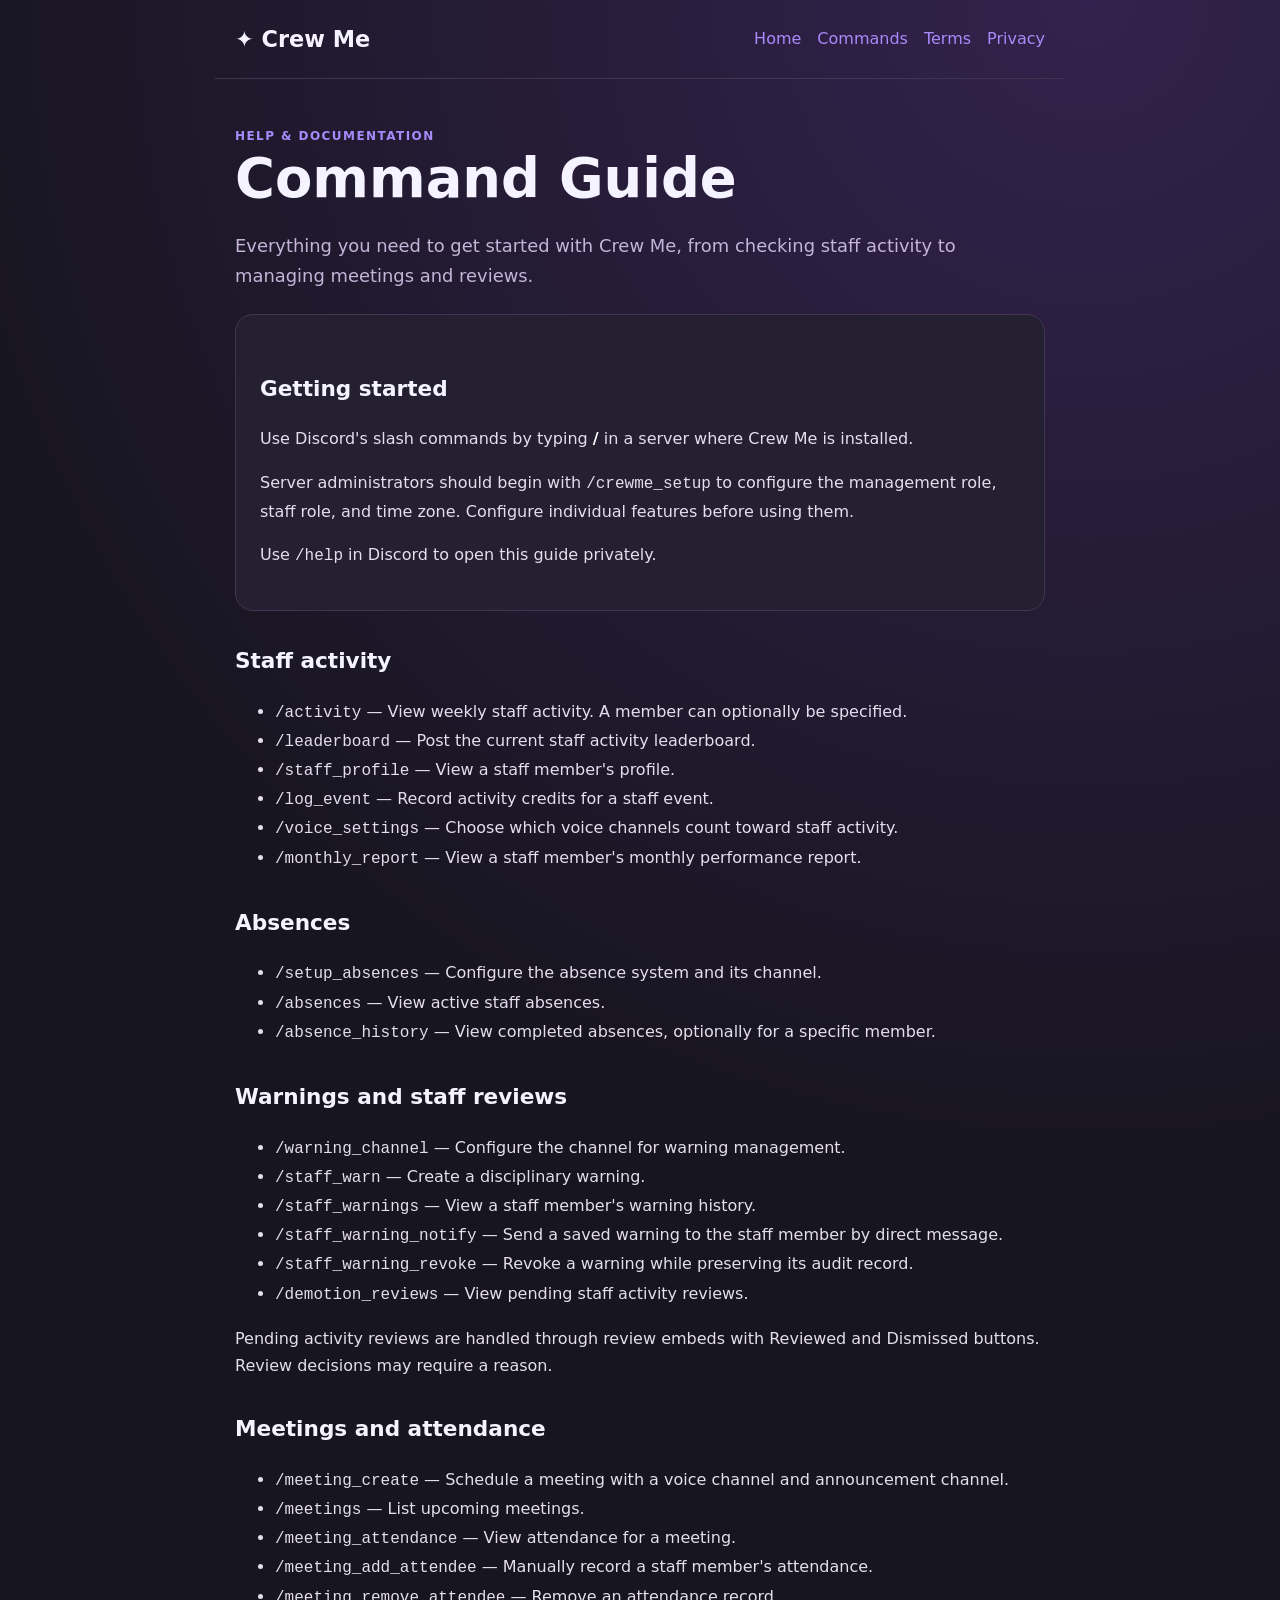
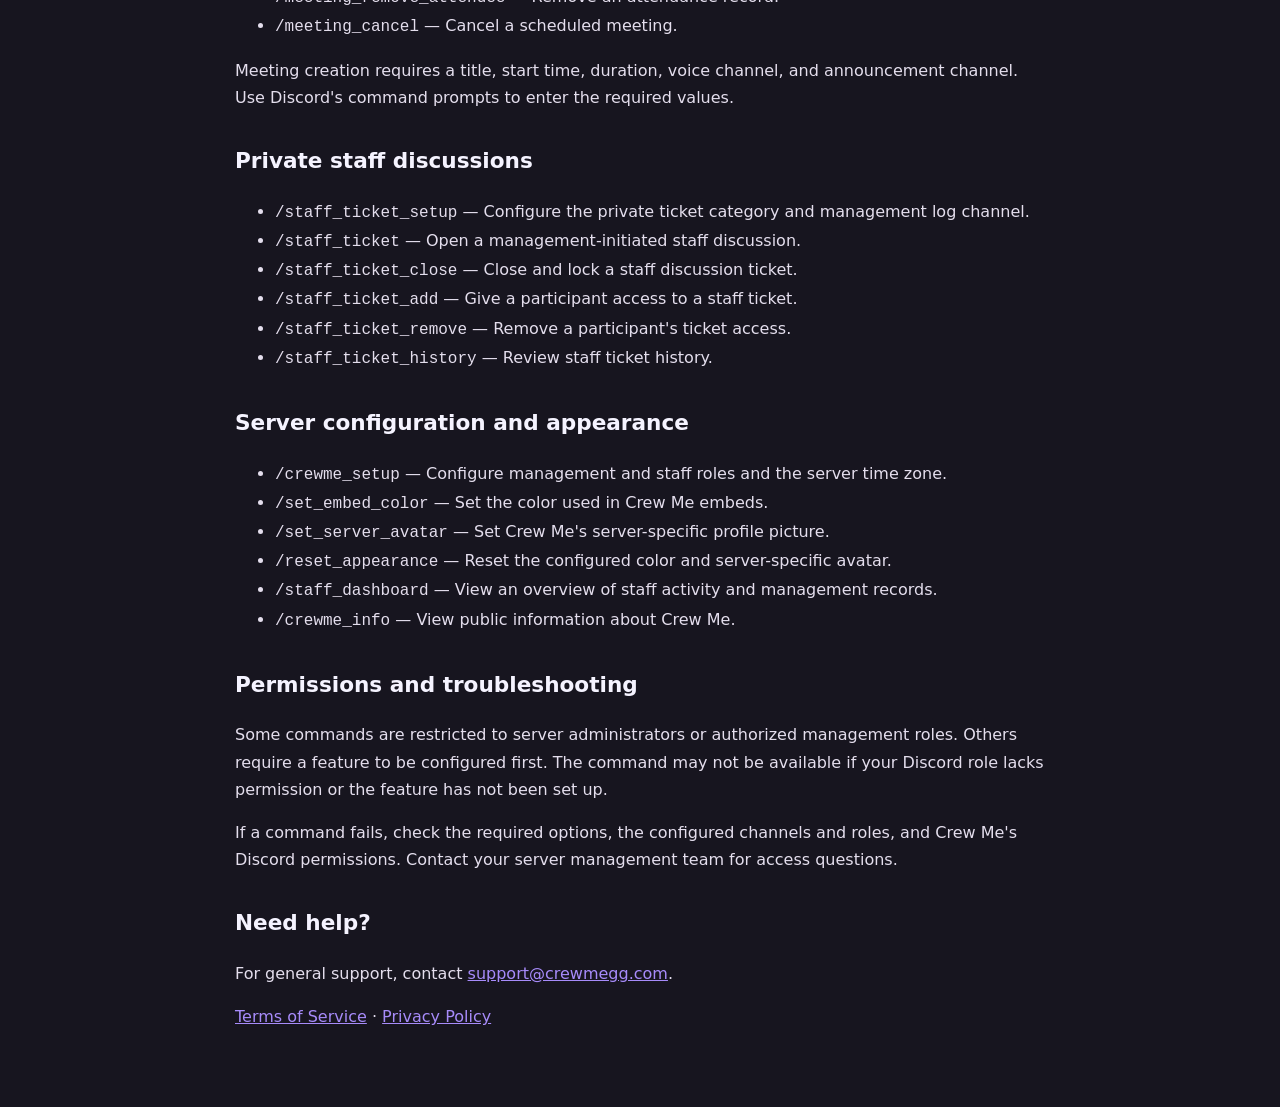
==== commands.html @ 3e73ab52 "Add Crew Me command guide and navigation" ====
<!doctype html>
<html lang="en">
<head>
  <meta charset="utf-8">
  <meta name="viewport" content="width=device-width, initial-scale=1">
  <meta name="description" content="Crew Me Discord bot slash command guide for staff and server management.">
  <title>Command Guide | Crew Me</title>
  <link rel="stylesheet" href="style.css">
</head>
<body>
<header>
  <a class="brand" href="./">✦ Crew Me</a>
  <nav>
    <a href="./">Home</a>
    <a href="commands.html" aria-current="page">Commands</a>
    <a href="terms.html">Terms</a>
    <a href="privacy.html">Privacy</a>
  </nav>
</header>
<main>
  <span class="tag">Help & documentation</span>
  <h1>Command Guide</h1>
  <p class="lead">Everything you need to get started with Crew Me, from checking staff activity to managing meetings and reviews.</p>

  <div class="card">
    <h2>Getting started</h2>
    <p>Use Discord's slash commands by typing <strong>/</strong> in a server where Crew Me is installed.</p>
    <p>Server administrators should begin with <code>/crewme_setup</code> to configure the management role, staff role, and time zone. Configure individual features before using them.</p>
    <p>Use <code>/help</code> in Discord to open this guide privately.</p>
  </div>

  <h2>Staff activity</h2>
  <ul>
    <li><code>/activity</code> — View weekly staff activity. A member can optionally be specified.</li>
    <li><code>/leaderboard</code> — Post the current staff activity leaderboard.</li>
    <li><code>/staff_profile</code> — View a staff member's profile.</li>
    <li><code>/log_event</code> — Record activity credits for a staff event.</li>
    <li><code>/voice_settings</code> — Choose which voice channels count toward staff activity.</li>
    <li><code>/monthly_report</code> — View a staff member's monthly performance report.</li>
  </ul>

  <h2>Absences</h2>
  <ul>
    <li><code>/setup_absences</code> — Configure the absence system and its channel.</li>
    <li><code>/absences</code> — View active staff absences.</li>
    <li><code>/absence_history</code> — View completed absences, optionally for a specific member.</li>
  </ul>

  <h2>Warnings and staff reviews</h2>
  <ul>
    <li><code>/warning_channel</code> — Configure the channel for warning management.</li>
    <li><code>/staff_warn</code> — Create a disciplinary warning.</li>
    <li><code>/staff_warnings</code> — View a staff member's warning history.</li>
    <li><code>/staff_warning_notify</code> — Send a saved warning to the staff member by direct message.</li>
    <li><code>/staff_warning_revoke</code> — Revoke a warning while preserving its audit record.</li>
    <li><code>/demotion_reviews</code> — View pending staff activity reviews.</li>
  </ul>
  <p>Pending activity reviews are handled through review embeds with Reviewed and Dismissed buttons. Review decisions may require a reason.</p>

  <h2>Meetings and attendance</h2>
  <ul>
    <li><code>/meeting_create</code> — Schedule a meeting with a voice channel and announcement channel.</li>
    <li><code>/meetings</code> — List upcoming meetings.</li>
    <li><code>/meeting_attendance</code> — View attendance for a meeting.</li>
    <li><code>/meeting_add_attendee</code> — Manually record a staff member's attendance.</li>
    <li><code>/meeting_remove_attendee</code> — Remove an attendance record.</li>
    <li><code>/meeting_cancel</code> — Cancel a scheduled meeting.</li>
  </ul>
  <p>Meeting creation requires a title, start time, duration, voice channel, and announcement channel. Use Discord's command prompts to enter the required values.</p>

  <h2>Private staff discussions</h2>
  <ul>
    <li><code>/staff_ticket_setup</code> — Configure the private ticket category and management log channel.</li>
    <li><code>/staff_ticket</code> — Open a management-initiated staff discussion.</li>
    <li><code>/staff_ticket_close</code> — Close and lock a staff discussion ticket.</li>
    <li><code>/staff_ticket_add</code> — Give a participant access to a staff ticket.</li>
    <li><code>/staff_ticket_remove</code> — Remove a participant's ticket access.</li>
    <li><code>/staff_ticket_history</code> — Review staff ticket history.</li>
  </ul>

  <h2>Server configuration and appearance</h2>
  <ul>
    <li><code>/crewme_setup</code> — Configure management and staff roles and the server time zone.</li>
    <li><code>/set_embed_color</code> — Set the color used in Crew Me embeds.</li>
    <li><code>/set_server_avatar</code> — Set Crew Me's server-specific profile picture.</li>
    <li><code>/reset_appearance</code> — Reset the configured color and server-specific avatar.</li>
    <li><code>/staff_dashboard</code> — View an overview of staff activity and management records.</li>
    <li><code>/crewme_info</code> — View public information about Crew Me.</li>
  </ul>

  <h2>Permissions and troubleshooting</h2>
  <p>Some commands are restricted to server administrators or authorized management roles. Others require a feature to be configured first. The command may not be available if your Discord role lacks permission or the feature has not been set up.</p>
  <p>If a command fails, check the required options, the configured channels and roles, and Crew Me's Discord permissions. Contact your server management team for access questions.</p>

  <h2>Need help?</h2>
  <p>For general support, contact <a href="mailto:support@crewmegg.com">support@crewmegg.com</a>.</p>
  <p><a href="terms.html">Terms of Service</a> · <a href="privacy.html">Privacy Policy</a></p>
</main>
<footer>© 2026 Crew Me · Independent Discord bot project · Not affiliated with Discord.</footer>
</body>
</html>
---- style.css ----
:root{color-scheme:dark;--bg:#17151f;--panel:#242031;--text:#f5f3ff;--muted:#c4b5d8;--purple:#a78bfa;--line:#403651}*{box-sizing:border-box}body{margin:0;background:radial-gradient(circle at 85% 0,#33224d 0,transparent 40%),var(--bg);color:var(--text);font:16px/1.7 system-ui,-apple-system,Segoe UI,sans-serif}header,main,footer{max-width:850px;margin:auto;padding:20px}header{display:flex;align-items:center;justify-content:space-between;gap:12px;border-bottom:1px solid var(--line)}.brand{font-size:1.4rem;font-weight:800;color:var(--text);text-decoration:none}nav{display:flex;gap:16px;flex-wrap:wrap}a{color:var(--purple)}nav a{text-decoration:none}nav a:hover{text-decoration:underline}main{padding-top:42px;padding-bottom:65px}h1{font-size:clamp(2rem,5vw,3.4rem);line-height:1.15;margin:0 0 20px}h2{font-size:1.35rem;margin-top:32px}p,li{color:#e4deed}.lead{font-size:1.12rem;color:var(--muted)}.card{background:var(--panel);border:1px solid var(--line);padding:24px;border-radius:18px;margin:22px 0}.tag{color:var(--purple);font-weight:700;letter-spacing:.12em;text-transform:uppercase;font-size:.75rem}.button{display:inline-block;padding:10px 18px;border-radius:12px;background:var(--purple);color:#17151f;font-weight:700;text-decoration:none;margin:6px 8px 6px 0}footer{border-top:1px solid var(--line);color:var(--muted);font-size:.9rem}.notice{border-left:3px solid #d6a6ff;padding:10px 16px;background:#2b2438}strong{color:#fff}@media(max-width:600px){header{align-items:flex-start;flex-direction:column}}
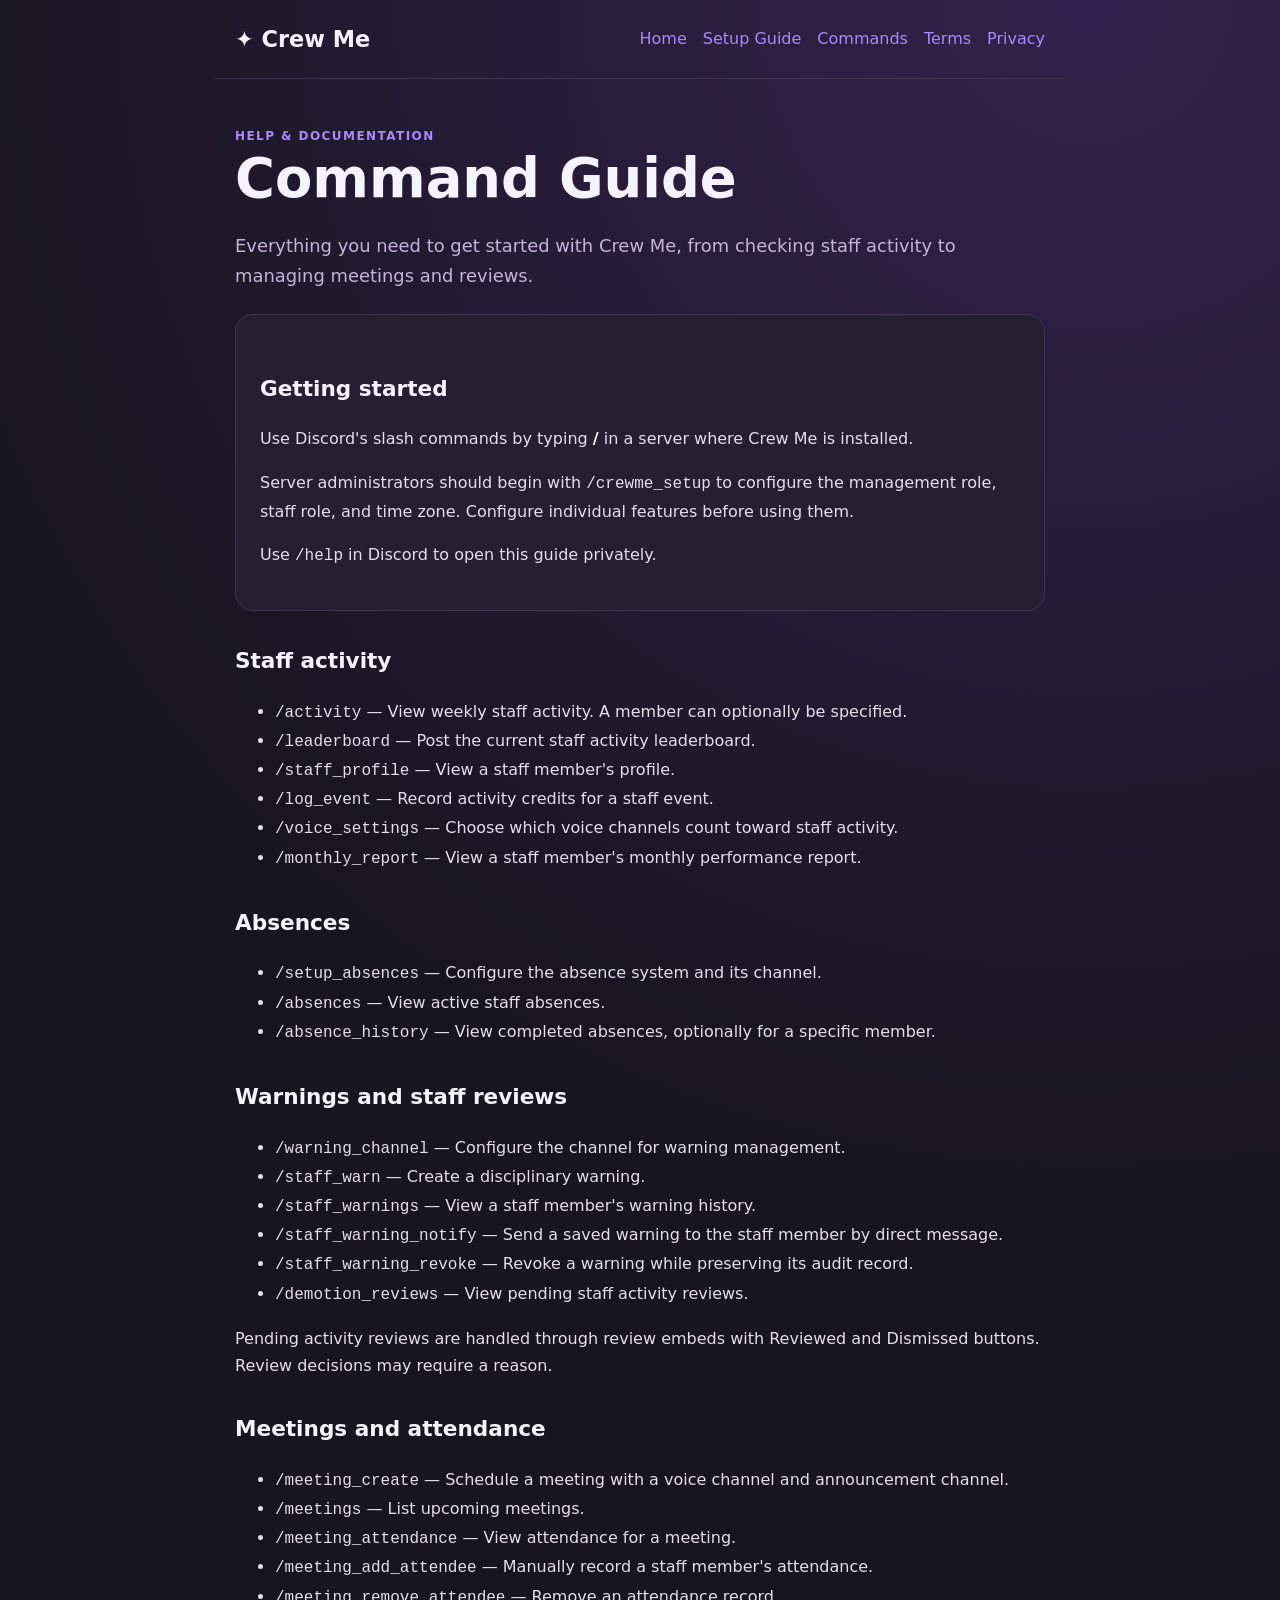
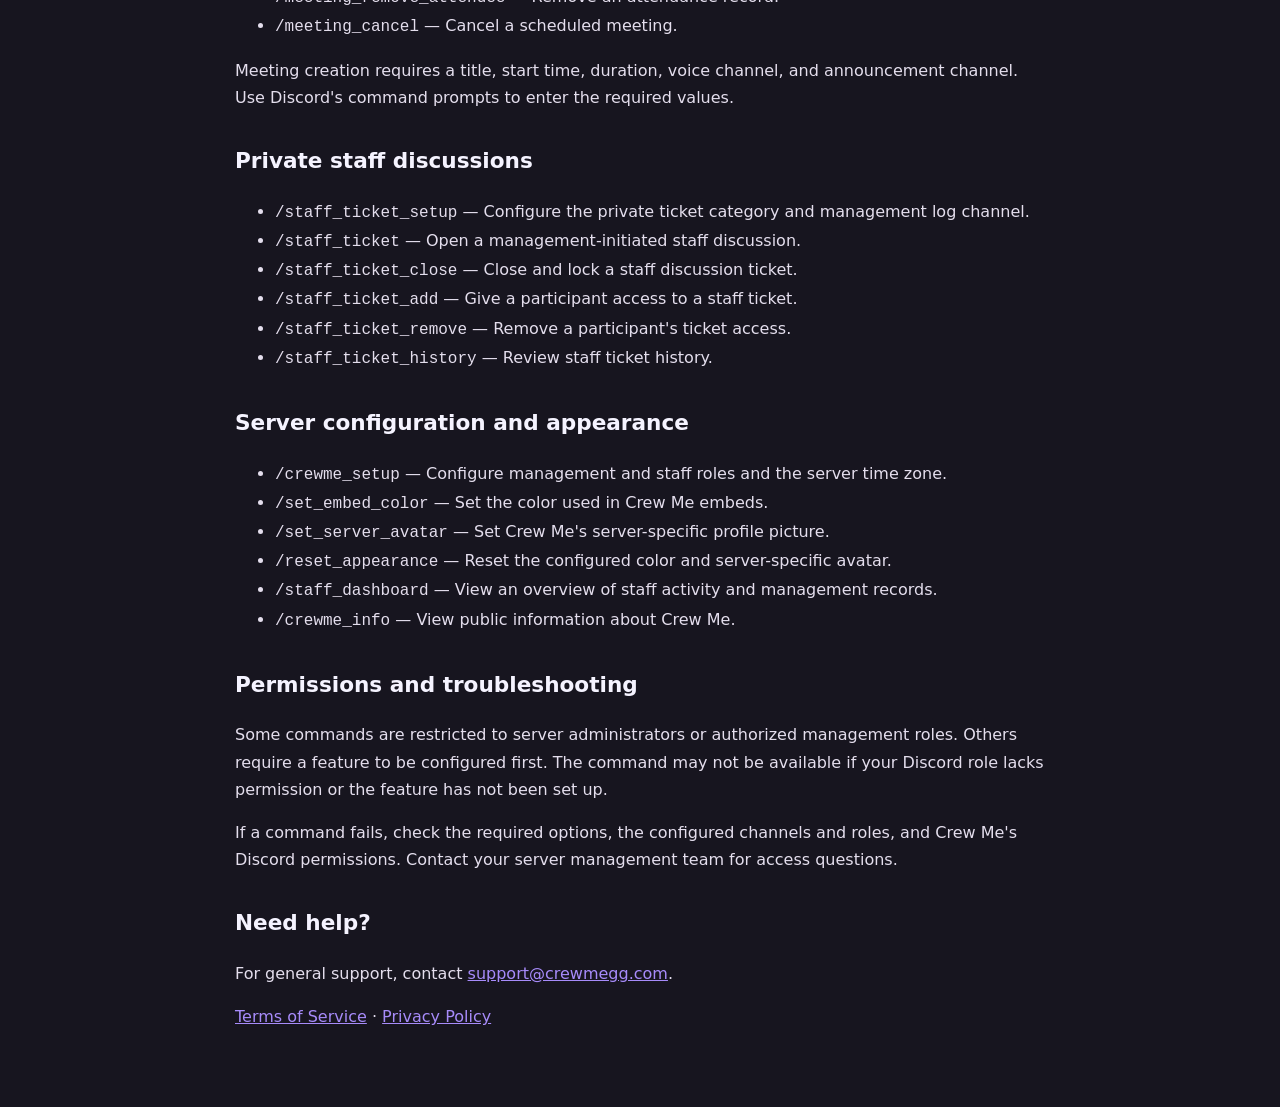
==== commit e6fd7c29: "Add Crew Me server setup guide" ====
--- a/commands.html
+++ b/commands.html
@@ -12,6 +12,7 @@
   <a class="brand" href="./">✦ Crew Me</a>
   <nav>
     <a href="./">Home</a>
+    <a href="setup.html">Setup Guide</a>
     <a href="commands.html" aria-current="page">Commands</a>
     <a href="terms.html">Terms</a>
     <a href="privacy.html">Privacy</a>
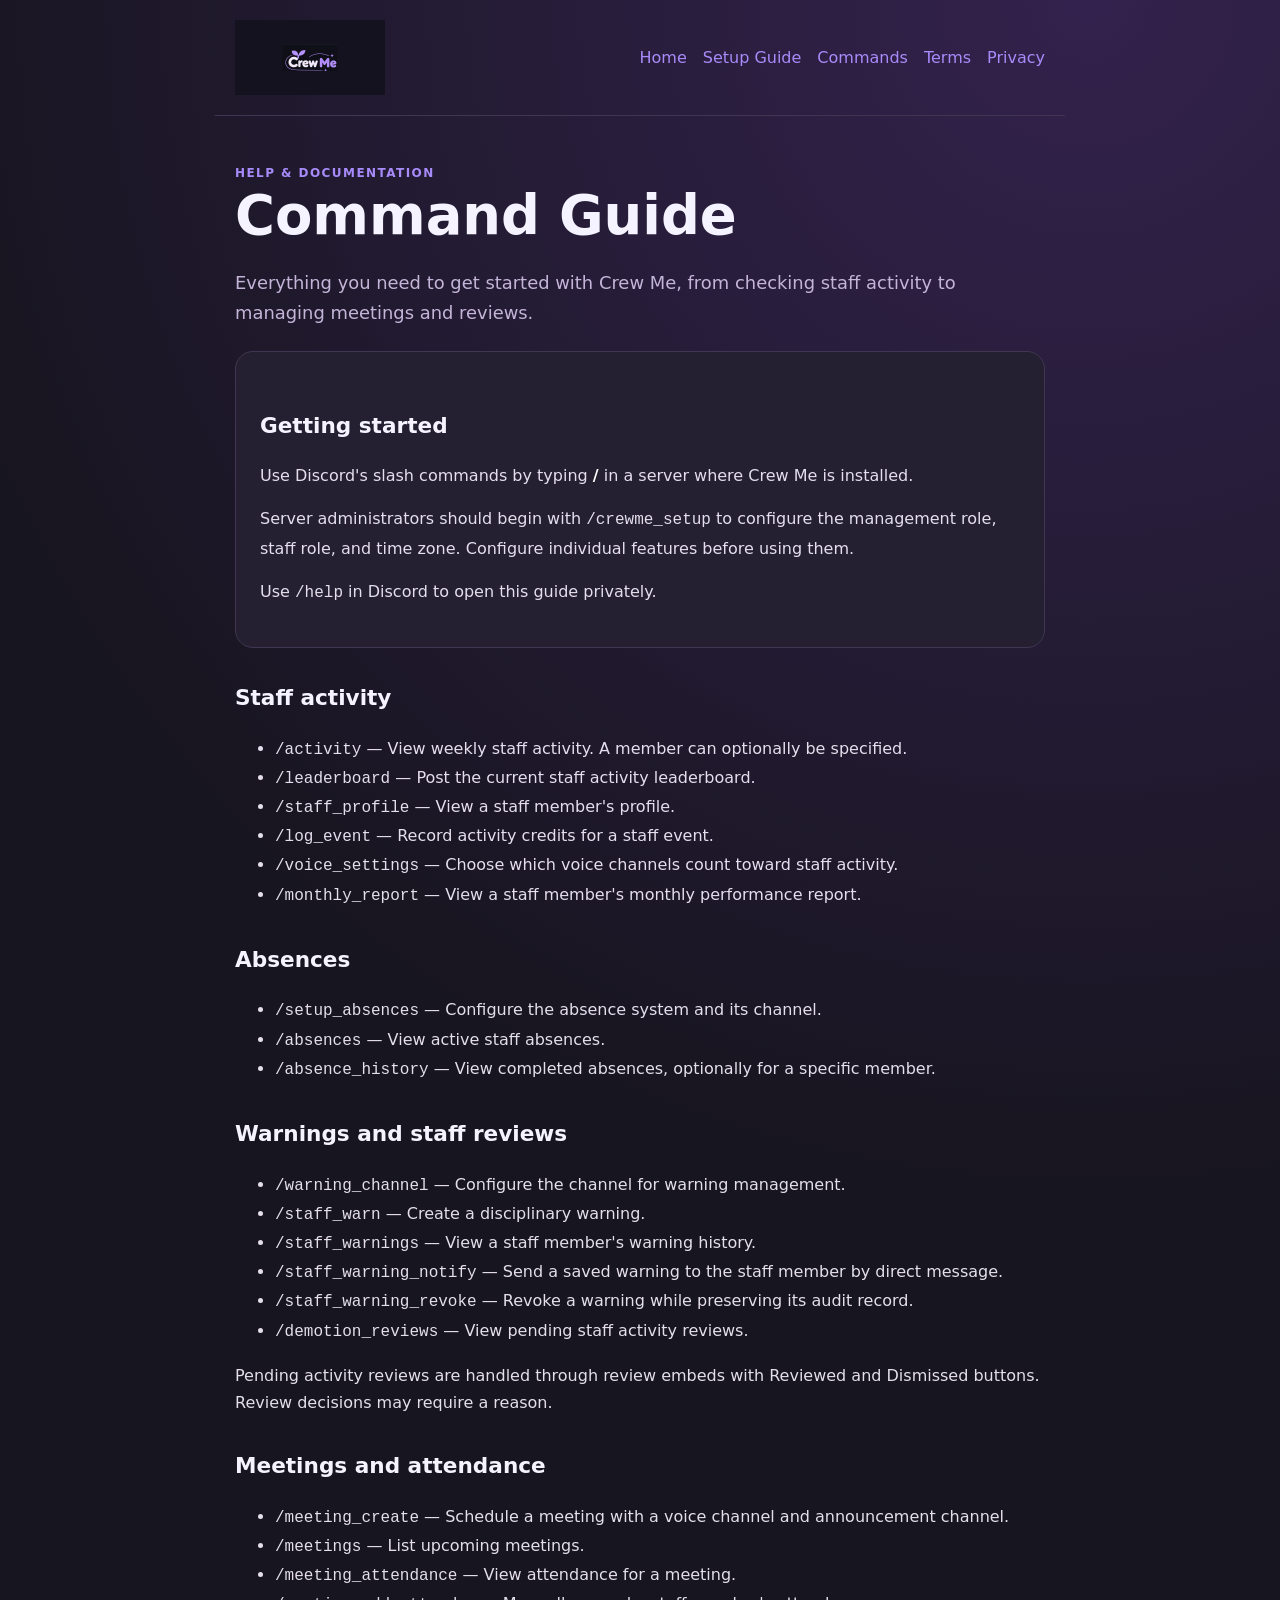
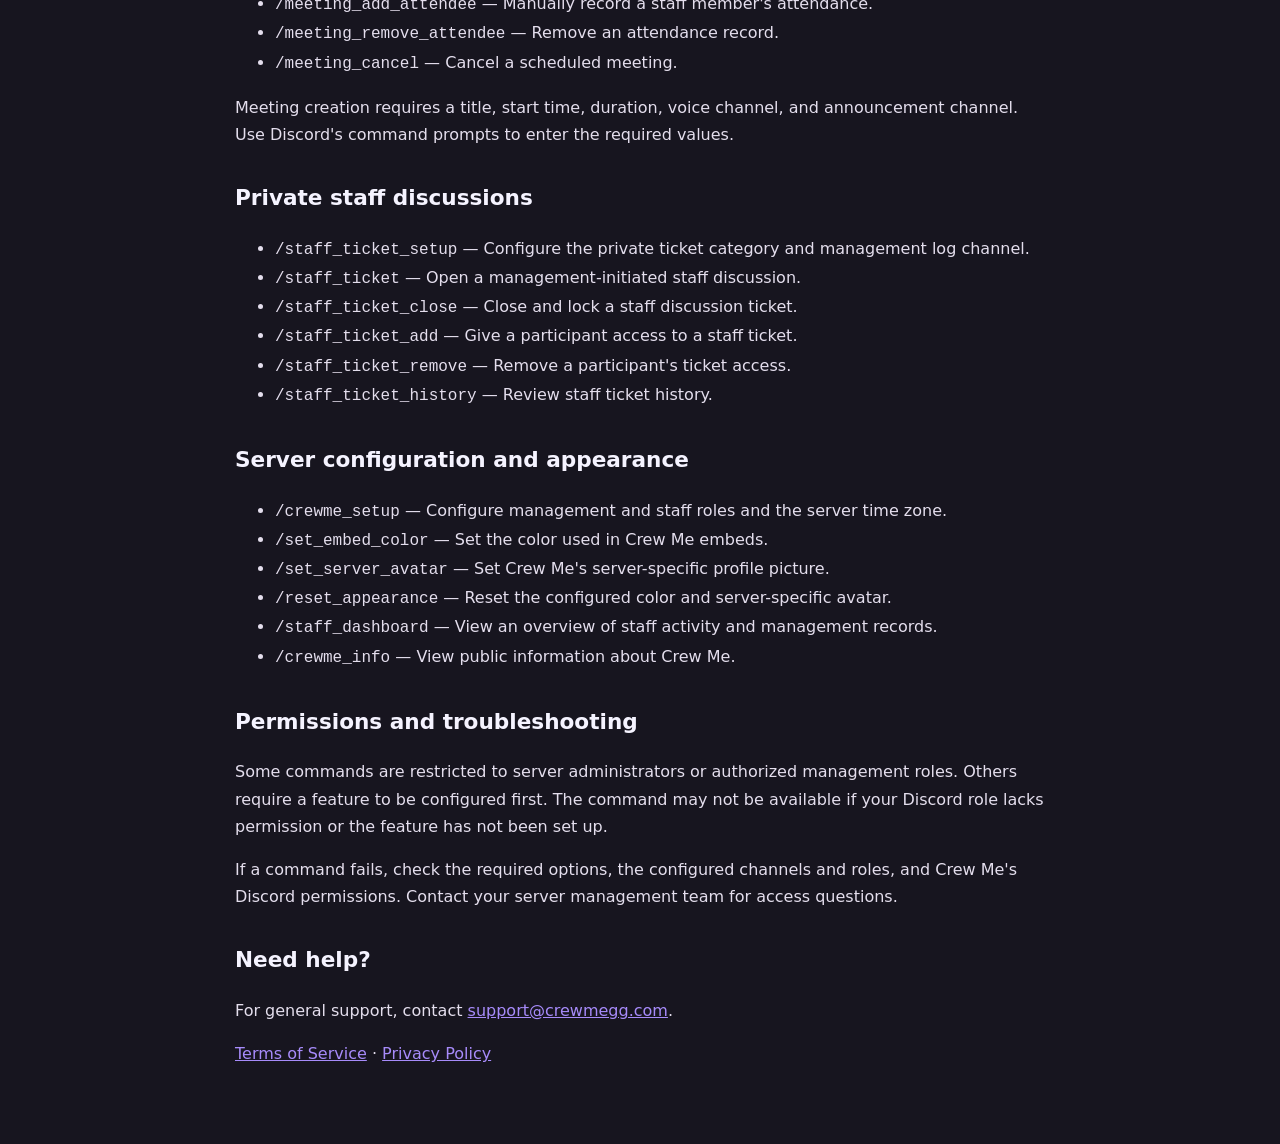
==== commit 51d20ddb: "Use official Crew Me logo across website" ====
--- a/commands.html
+++ b/commands.html
@@ -9,7 +9,7 @@
 </head>
 <body>
 <header>
-  <a class="brand" href="./">✦ Crew Me</a>
+  <a class="brand" href="./" aria-label="Crew Me home"><img src="crew_me_logo_fixed.png" alt="Crew Me" class="brand-logo"></a>
   <nav>
     <a href="./">Home</a>
     <a href="setup.html">Setup Guide</a>
--- a/style.css
+++ b/style.css
@@ -1 +1,22 @@
 :root{color-scheme:dark;--bg:#17151f;--panel:#242031;--text:#f5f3ff;--muted:#c4b5d8;--purple:#a78bfa;--line:#403651}*{box-sizing:border-box}body{margin:0;background:radial-gradient(circle at 85% 0,#33224d 0,transparent 40%),var(--bg);color:var(--text);font:16px/1.7 system-ui,-apple-system,Segoe UI,sans-serif}header,main,footer{max-width:850px;margin:auto;padding:20px}header{display:flex;align-items:center;justify-content:space-between;gap:12px;border-bottom:1px solid var(--line)}.brand{font-size:1.4rem;font-weight:800;color:var(--text);text-decoration:none}nav{display:flex;gap:16px;flex-wrap:wrap}a{color:var(--purple)}nav a{text-decoration:none}nav a:hover{text-decoration:underline}main{padding-top:42px;padding-bottom:65px}h1{font-size:clamp(2rem,5vw,3.4rem);line-height:1.15;margin:0 0 20px}h2{font-size:1.35rem;margin-top:32px}p,li{color:#e4deed}.lead{font-size:1.12rem;color:var(--muted)}.card{background:var(--panel);border:1px solid var(--line);padding:24px;border-radius:18px;margin:22px 0}.tag{color:var(--purple);font-weight:700;letter-spacing:.12em;text-transform:uppercase;font-size:.75rem}.button{display:inline-block;padding:10px 18px;border-radius:12px;background:var(--purple);color:#17151f;font-weight:700;text-decoration:none;margin:6px 8px 6px 0}footer{border-top:1px solid var(--line);color:var(--muted);font-size:.9rem}.notice{border-left:3px solid #d6a6ff;padding:10px 16px;background:#2b2438}strong{color:#fff}@media(max-width:600px){header{align-items:flex-start;flex-direction:column}}
+
+/* Crew Me official logo */
+.brand {
+  display: inline-flex;
+  align-items: center;
+  flex-shrink: 0;
+}
+
+.brand-logo {
+  display: block;
+  width: 150px;
+  max-width: 100%;
+  height: auto;
+  object-fit: contain;
+}
+
+@media (max-width: 600px) {
+  .brand-logo {
+    width: 125px;
+  }
+}
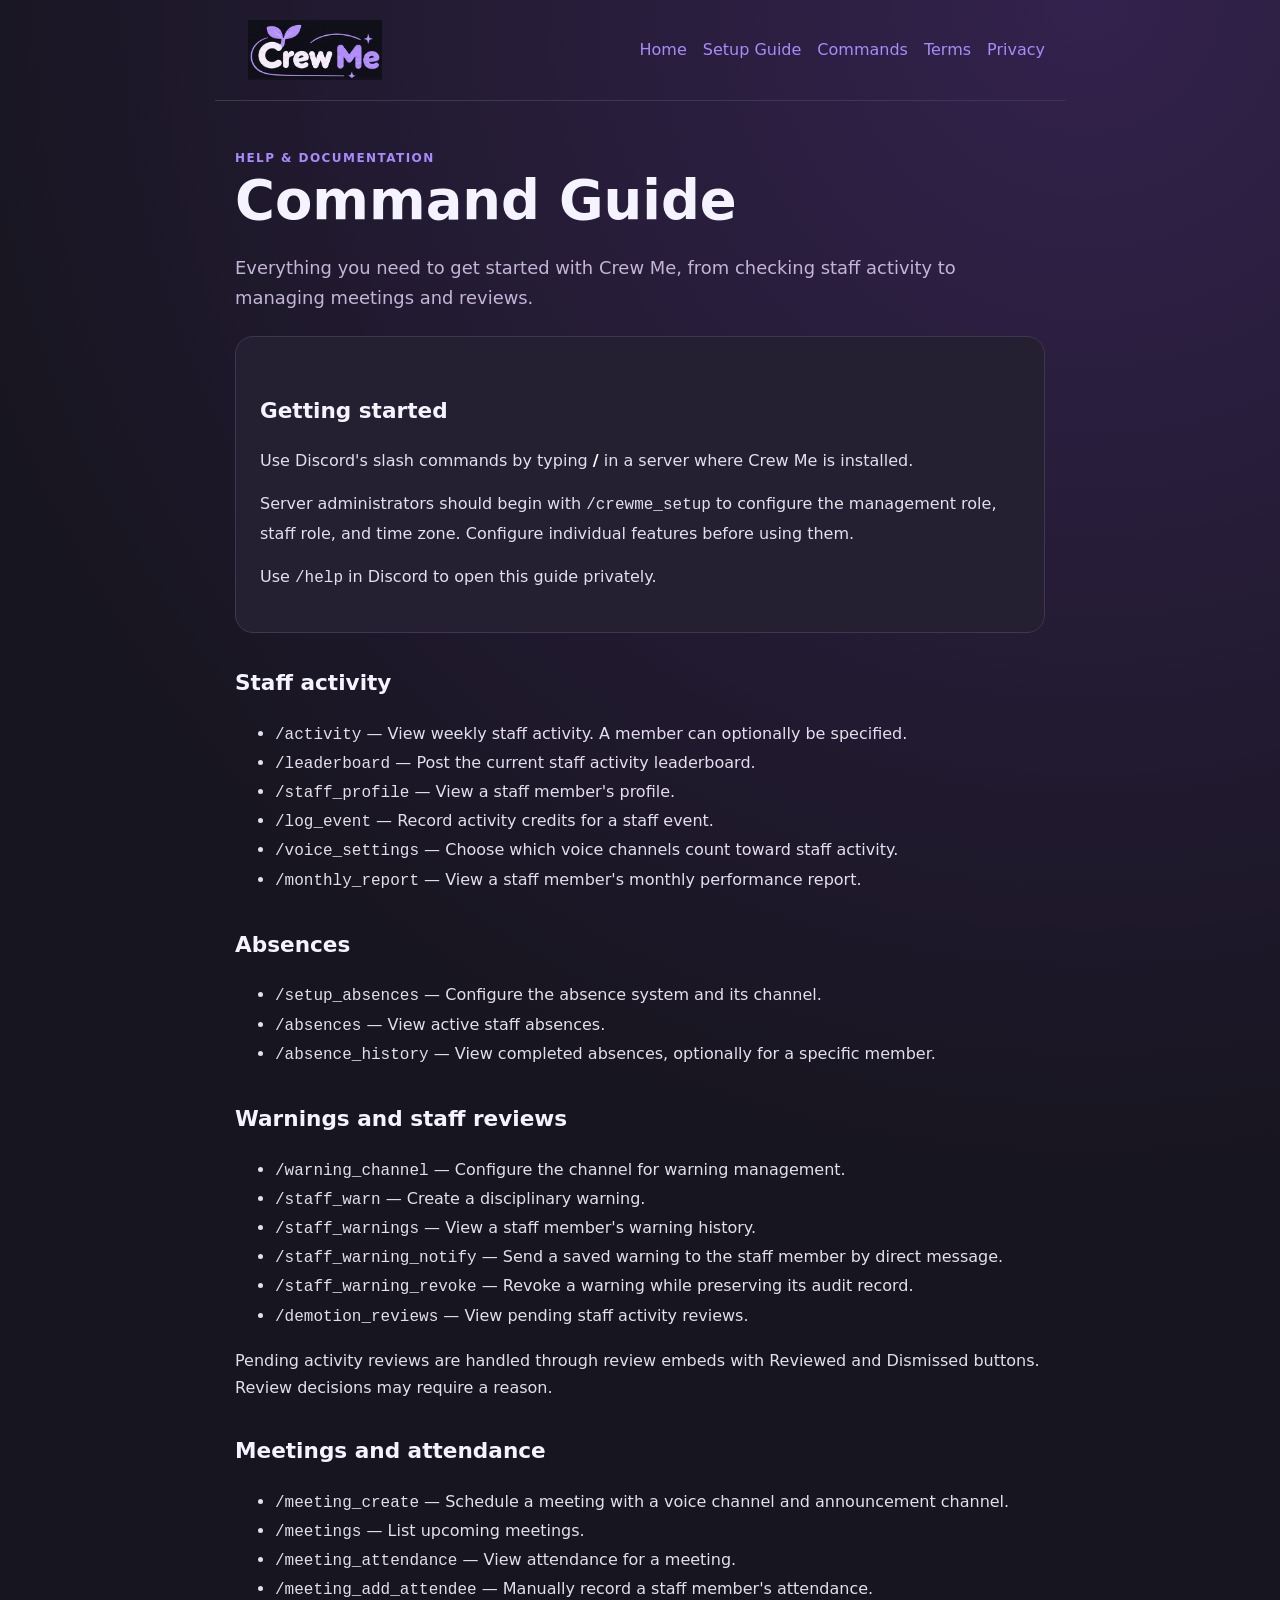
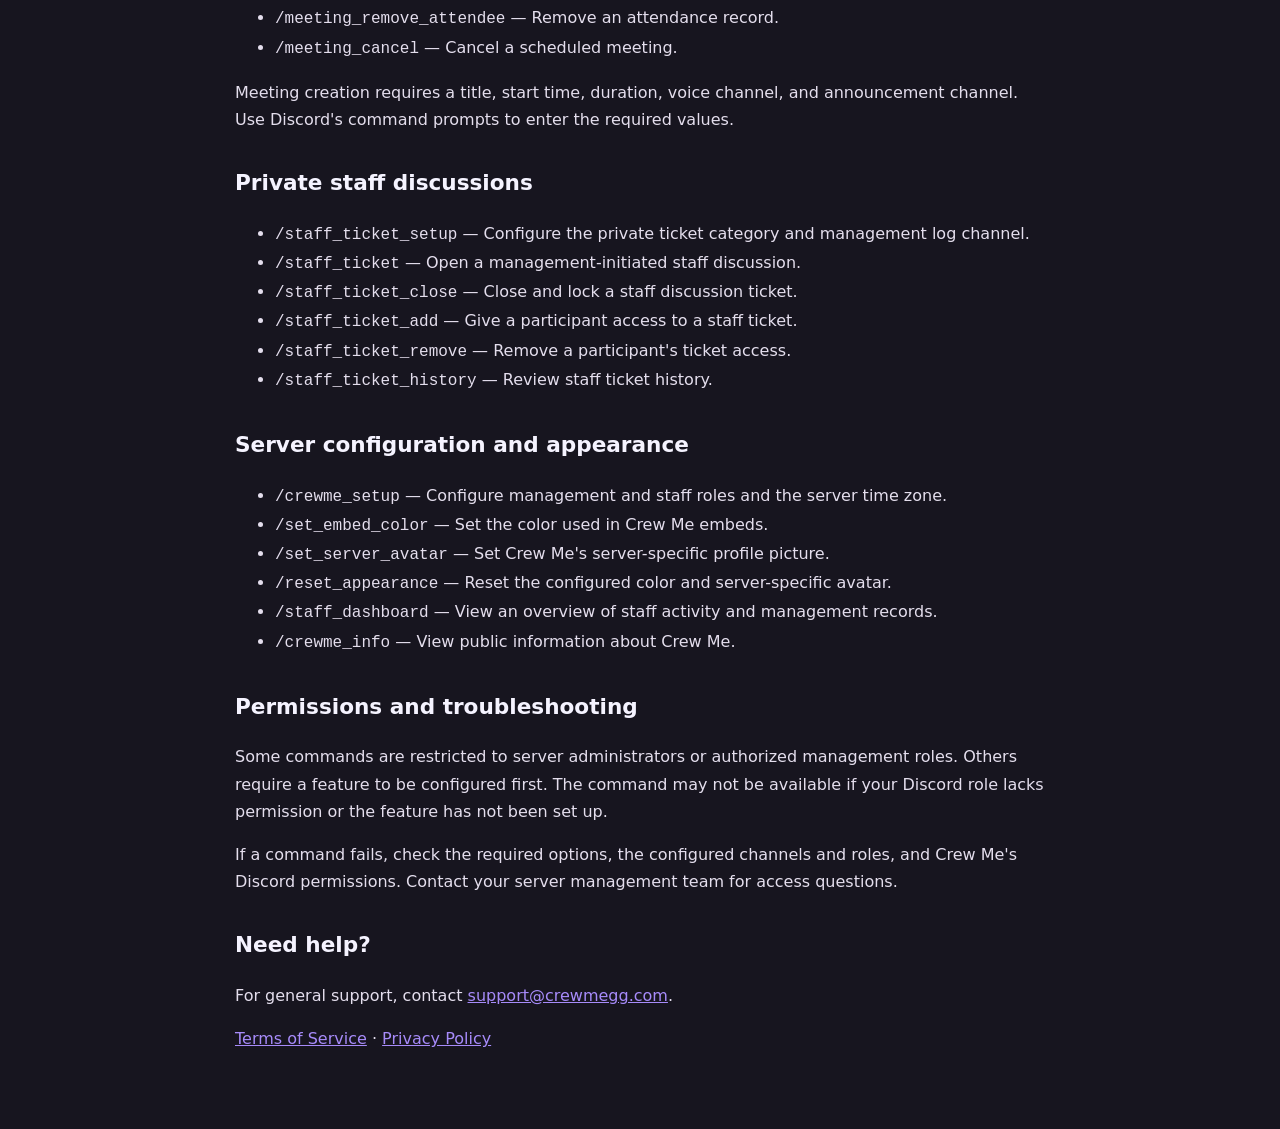
==== commit cae5d8db: "Switch to cropped Crew Me logo" ====
--- a/commands.html
+++ b/commands.html
@@ -9,7 +9,7 @@
 </head>
 <body>
 <header>
-  <a class="brand" href="./" aria-label="Crew Me home"><img src="crew_me_logo_fixed.png" alt="Crew Me" class="brand-logo"></a>
+  <a class="brand" href="./" aria-label="Crew Me home"><img src="crew-me-logo-cropped.png" alt="Crew Me" class="brand-logo"></a>
   <nav>
     <a href="./">Home</a>
     <a href="setup.html">Setup Guide</a>
--- a/style.css
+++ b/style.css
@@ -20,3 +20,37 @@
     width: 125px;
   }
 }
+
+/* Compact Crew Me header logo */
+header .brand {
+  display: inline-flex;
+  align-items: center;
+  flex: 0 0 auto;
+  width: 160px;
+  height: 60px;
+  overflow: hidden;
+}
+
+header .brand-logo {
+  display: block;
+  width: 160px;
+  height: 60px;
+  max-width: 100%;
+  object-fit: contain;
+}
+
+header {
+  align-items: center;
+}
+
+@media (max-width: 600px) {
+  header .brand {
+    width: 135px;
+    height: 52px;
+  }
+
+  header .brand-logo {
+    width: 135px;
+    height: 52px;
+  }
+}
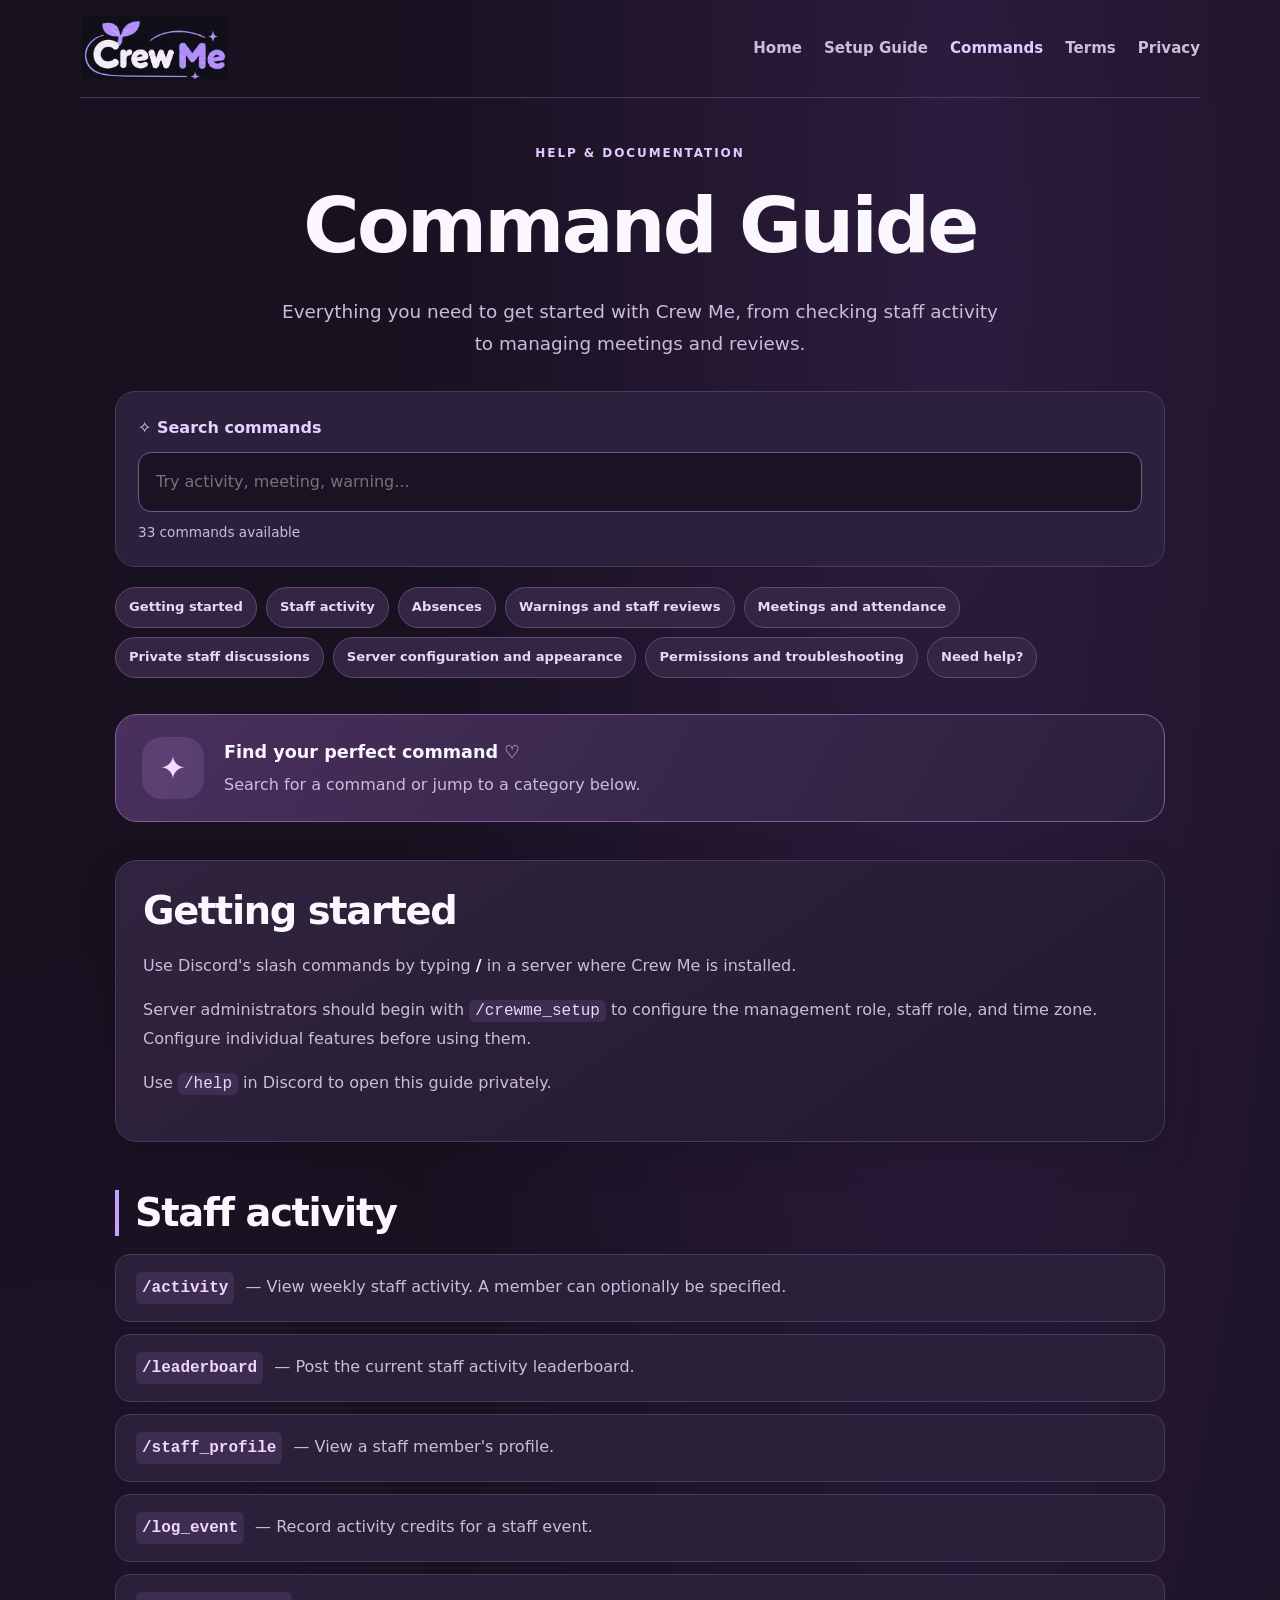
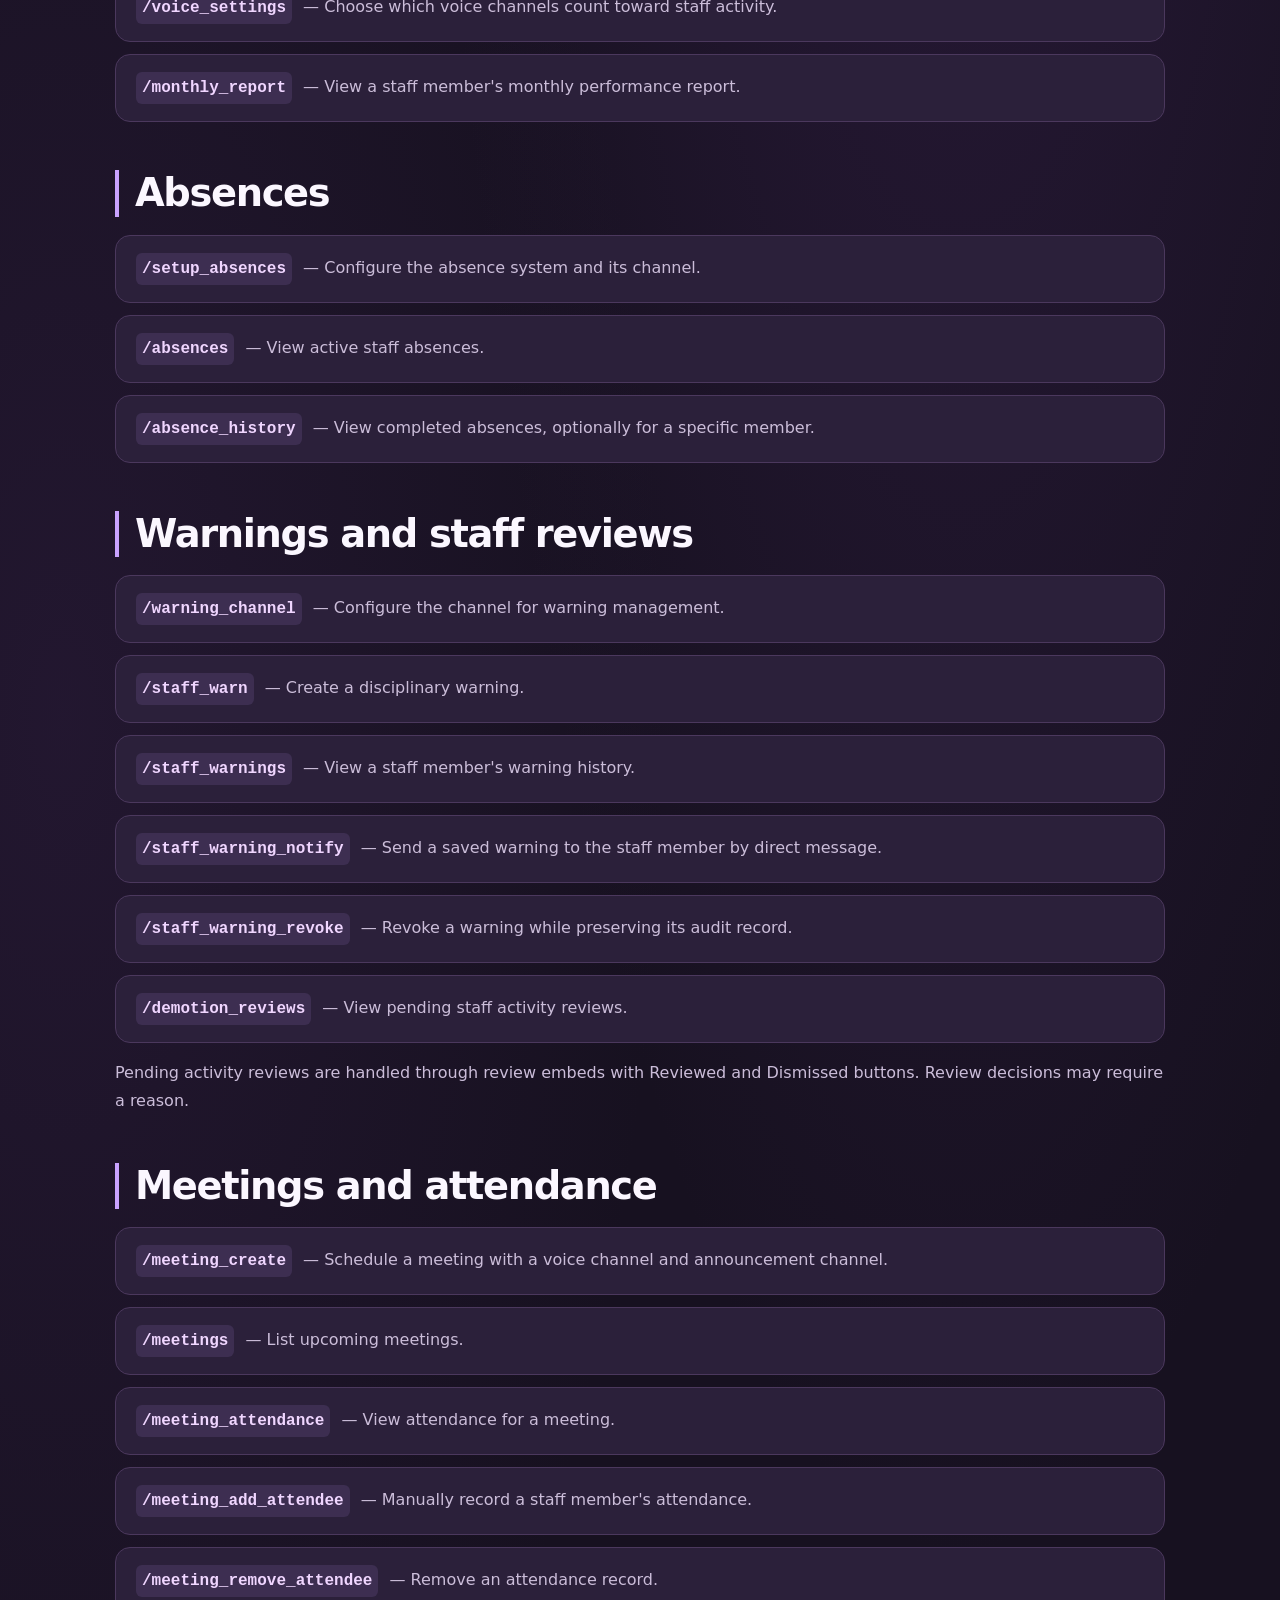
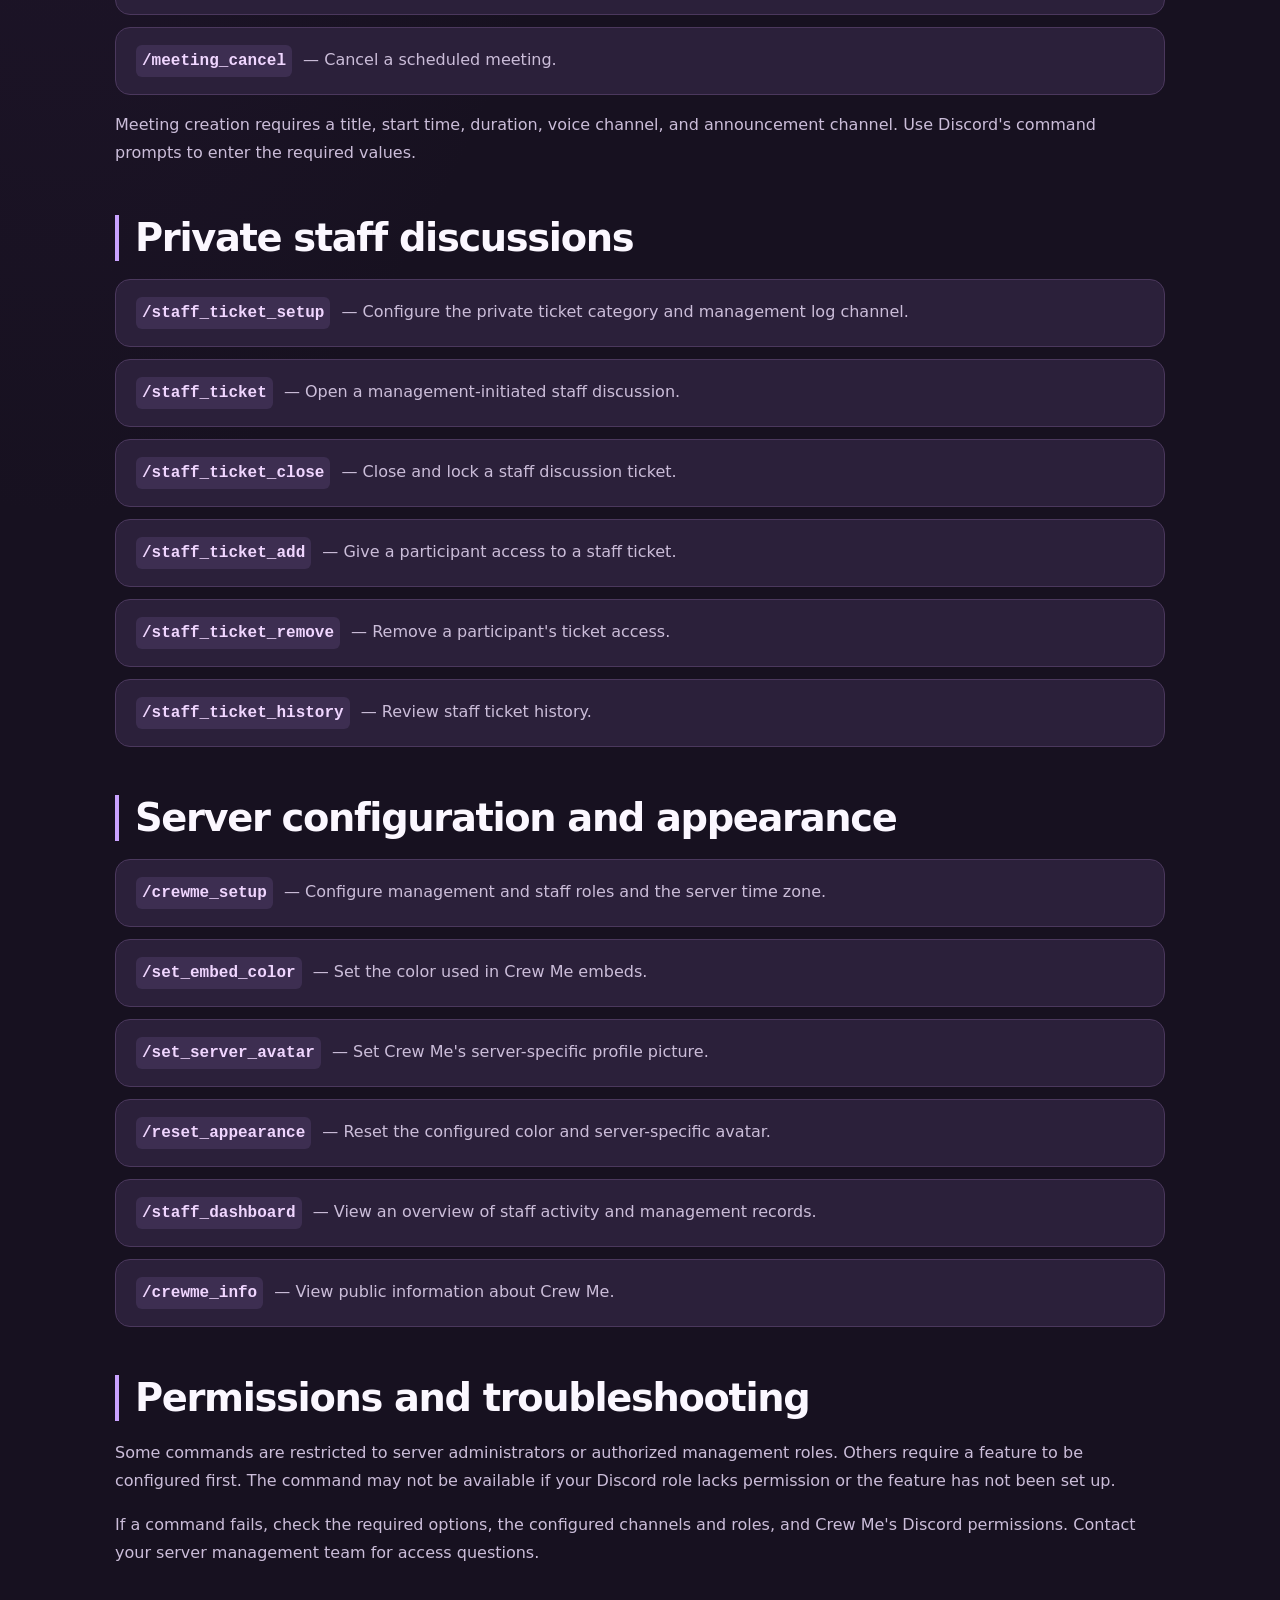
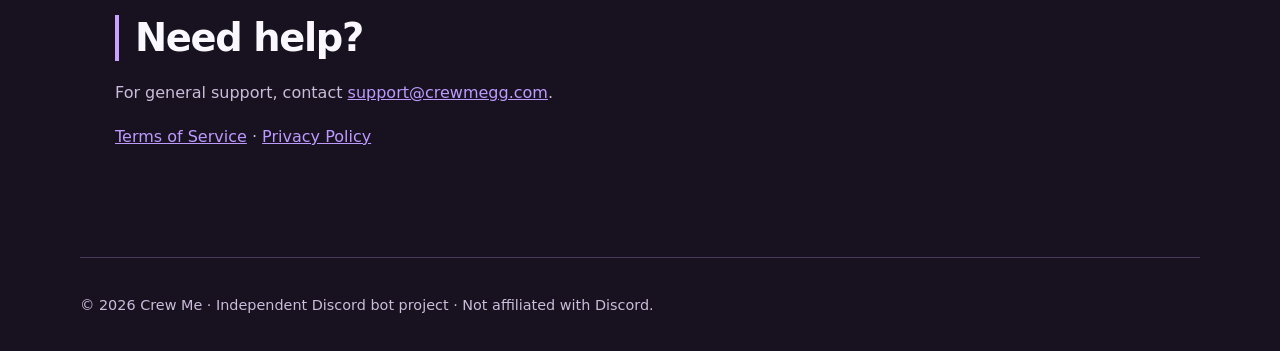
==== commit 9aea7947: "Redesign Crew Me website with modern lavender theme" ====
--- a/commands.html
+++ b/commands.html
@@ -7,7 +7,7 @@
   <title>Command Guide | Crew Me</title>
   <link rel="stylesheet" href="style.css">
 </head>
-<body>
+<body class="guide-page commands-page">
 <header>
   <a class="brand" href="./" aria-label="Crew Me home"><img src="crew-me-logo-cropped.png" alt="Crew Me" class="brand-logo"></a>
   <nav>
@@ -18,85 +18,128 @@
     <a href="privacy.html">Privacy</a>
   </nav>
 </header>
-<main>
+<main class="guide-main">
   <span class="tag">Help & documentation</span>
   <h1>Command Guide</h1>
   <p class="lead">Everything you need to get started with Crew Me, from checking staff activity to managing meetings and reviews.</p>
 
+        <div class="command-tools">
+          <label for="command-search">✧ Search commands</label>
+          <input id="command-search" type="search"
+                 placeholder="Try activity, meeting, warning..."
+                 autocomplete="off">
+          <p id="command-count" aria-live="polite"></p>
+        </div>
+        <nav class="category-nav" aria-label="Command categories">
+        <a href="#command-category-1">Getting started</a><a href="#command-category-2">Staff activity</a><a href="#command-category-3">Absences</a><a href="#command-category-4">Warnings and staff reviews</a><a href="#command-category-5">Meetings and attendance</a><a href="#command-category-6">Private staff discussions</a><a href="#command-category-7">Server configuration and appearance</a><a href="#command-category-8">Permissions and troubleshooting</a><a href="#command-category-9">Need help?</a></nav><div class="guide-intro">
+          <div class="guide-intro-icon">✦</div>
+          <div>
+            <strong>Find your perfect command ♡</strong>
+            <p>Search for a command or jump to a category below.</p>
+          </div>
+        </div>
+
+
   <div class="card">
-    <h2>Getting started</h2>
+    <h2 id="command-category-1">Getting started</h2>
     <p>Use Discord's slash commands by typing <strong>/</strong> in a server where Crew Me is installed.</p>
     <p>Server administrators should begin with <code>/crewme_setup</code> to configure the management role, staff role, and time zone. Configure individual features before using them.</p>
     <p>Use <code>/help</code> in Discord to open this guide privately.</p>
   </div>
 
-  <h2>Staff activity</h2>
+  <h2 id="command-category-2">Staff activity</h2>
   <ul>
-    <li><code>/activity</code> — View weekly staff activity. A member can optionally be specified.</li>
-    <li><code>/leaderboard</code> — Post the current staff activity leaderboard.</li>
-    <li><code>/staff_profile</code> — View a staff member's profile.</li>
-    <li><code>/log_event</code> — Record activity credits for a staff event.</li>
-    <li><code>/voice_settings</code> — Choose which voice channels count toward staff activity.</li>
-    <li><code>/monthly_report</code> — View a staff member's monthly performance report.</li>
+    <li class="command-item"><code>/activity</code> — View weekly staff activity. A member can optionally be specified.</li>
+    <li class="command-item"><code>/leaderboard</code> — Post the current staff activity leaderboard.</li>
+    <li class="command-item"><code>/staff_profile</code> — View a staff member's profile.</li>
+    <li class="command-item"><code>/log_event</code> — Record activity credits for a staff event.</li>
+    <li class="command-item"><code>/voice_settings</code> — Choose which voice channels count toward staff activity.</li>
+    <li class="command-item"><code>/monthly_report</code> — View a staff member's monthly performance report.</li>
   </ul>
 
-  <h2>Absences</h2>
+  <h2 id="command-category-3">Absences</h2>
   <ul>
-    <li><code>/setup_absences</code> — Configure the absence system and its channel.</li>
-    <li><code>/absences</code> — View active staff absences.</li>
-    <li><code>/absence_history</code> — View completed absences, optionally for a specific member.</li>
+    <li class="command-item"><code>/setup_absences</code> — Configure the absence system and its channel.</li>
+    <li class="command-item"><code>/absences</code> — View active staff absences.</li>
+    <li class="command-item"><code>/absence_history</code> — View completed absences, optionally for a specific member.</li>
   </ul>
 
-  <h2>Warnings and staff reviews</h2>
+  <h2 id="command-category-4">Warnings and staff reviews</h2>
   <ul>
-    <li><code>/warning_channel</code> — Configure the channel for warning management.</li>
-    <li><code>/staff_warn</code> — Create a disciplinary warning.</li>
-    <li><code>/staff_warnings</code> — View a staff member's warning history.</li>
-    <li><code>/staff_warning_notify</code> — Send a saved warning to the staff member by direct message.</li>
-    <li><code>/staff_warning_revoke</code> — Revoke a warning while preserving its audit record.</li>
-    <li><code>/demotion_reviews</code> — View pending staff activity reviews.</li>
+    <li class="command-item"><code>/warning_channel</code> — Configure the channel for warning management.</li>
+    <li class="command-item"><code>/staff_warn</code> — Create a disciplinary warning.</li>
+    <li class="command-item"><code>/staff_warnings</code> — View a staff member's warning history.</li>
+    <li class="command-item"><code>/staff_warning_notify</code> — Send a saved warning to the staff member by direct message.</li>
+    <li class="command-item"><code>/staff_warning_revoke</code> — Revoke a warning while preserving its audit record.</li>
+    <li class="command-item"><code>/demotion_reviews</code> — View pending staff activity reviews.</li>
   </ul>
   <p>Pending activity reviews are handled through review embeds with Reviewed and Dismissed buttons. Review decisions may require a reason.</p>
 
-  <h2>Meetings and attendance</h2>
+  <h2 id="command-category-5">Meetings and attendance</h2>
   <ul>
-    <li><code>/meeting_create</code> — Schedule a meeting with a voice channel and announcement channel.</li>
-    <li><code>/meetings</code> — List upcoming meetings.</li>
-    <li><code>/meeting_attendance</code> — View attendance for a meeting.</li>
-    <li><code>/meeting_add_attendee</code> — Manually record a staff member's attendance.</li>
-    <li><code>/meeting_remove_attendee</code> — Remove an attendance record.</li>
-    <li><code>/meeting_cancel</code> — Cancel a scheduled meeting.</li>
+    <li class="command-item"><code>/meeting_create</code> — Schedule a meeting with a voice channel and announcement channel.</li>
+    <li class="command-item"><code>/meetings</code> — List upcoming meetings.</li>
+    <li class="command-item"><code>/meeting_attendance</code> — View attendance for a meeting.</li>
+    <li class="command-item"><code>/meeting_add_attendee</code> — Manually record a staff member's attendance.</li>
+    <li class="command-item"><code>/meeting_remove_attendee</code> — Remove an attendance record.</li>
+    <li class="command-item"><code>/meeting_cancel</code> — Cancel a scheduled meeting.</li>
   </ul>
   <p>Meeting creation requires a title, start time, duration, voice channel, and announcement channel. Use Discord's command prompts to enter the required values.</p>
 
-  <h2>Private staff discussions</h2>
+  <h2 id="command-category-6">Private staff discussions</h2>
   <ul>
-    <li><code>/staff_ticket_setup</code> — Configure the private ticket category and management log channel.</li>
-    <li><code>/staff_ticket</code> — Open a management-initiated staff discussion.</li>
-    <li><code>/staff_ticket_close</code> — Close and lock a staff discussion ticket.</li>
-    <li><code>/staff_ticket_add</code> — Give a participant access to a staff ticket.</li>
-    <li><code>/staff_ticket_remove</code> — Remove a participant's ticket access.</li>
-    <li><code>/staff_ticket_history</code> — Review staff ticket history.</li>
+    <li class="command-item"><code>/staff_ticket_setup</code> — Configure the private ticket category and management log channel.</li>
+    <li class="command-item"><code>/staff_ticket</code> — Open a management-initiated staff discussion.</li>
+    <li class="command-item"><code>/staff_ticket_close</code> — Close and lock a staff discussion ticket.</li>
+    <li class="command-item"><code>/staff_ticket_add</code> — Give a participant access to a staff ticket.</li>
+    <li class="command-item"><code>/staff_ticket_remove</code> — Remove a participant's ticket access.</li>
+    <li class="command-item"><code>/staff_ticket_history</code> — Review staff ticket history.</li>
   </ul>
 
-  <h2>Server configuration and appearance</h2>
+  <h2 id="command-category-7">Server configuration and appearance</h2>
   <ul>
-    <li><code>/crewme_setup</code> — Configure management and staff roles and the server time zone.</li>
-    <li><code>/set_embed_color</code> — Set the color used in Crew Me embeds.</li>
-    <li><code>/set_server_avatar</code> — Set Crew Me's server-specific profile picture.</li>
-    <li><code>/reset_appearance</code> — Reset the configured color and server-specific avatar.</li>
-    <li><code>/staff_dashboard</code> — View an overview of staff activity and management records.</li>
-    <li><code>/crewme_info</code> — View public information about Crew Me.</li>
+    <li class="command-item"><code>/crewme_setup</code> — Configure management and staff roles and the server time zone.</li>
+    <li class="command-item"><code>/set_embed_color</code> — Set the color used in Crew Me embeds.</li>
+    <li class="command-item"><code>/set_server_avatar</code> — Set Crew Me's server-specific profile picture.</li>
+    <li class="command-item"><code>/reset_appearance</code> — Reset the configured color and server-specific avatar.</li>
+    <li class="command-item"><code>/staff_dashboard</code> — View an overview of staff activity and management records.</li>
+    <li class="command-item"><code>/crewme_info</code> — View public information about Crew Me.</li>
   </ul>
 
-  <h2>Permissions and troubleshooting</h2>
+  <h2 id="command-category-8">Permissions and troubleshooting</h2>
   <p>Some commands are restricted to server administrators or authorized management roles. Others require a feature to be configured first. The command may not be available if your Discord role lacks permission or the feature has not been set up.</p>
   <p>If a command fails, check the required options, the configured channels and roles, and Crew Me's Discord permissions. Contact your server management team for access questions.</p>
 
-  <h2>Need help?</h2>
+  <h2 id="command-category-9">Need help?</h2>
   <p>For general support, contact <a href="mailto:support@crewmegg.com">support@crewmegg.com</a>.</p>
   <p><a href="terms.html">Terms of Service</a> · <a href="privacy.html">Privacy Policy</a></p>
 </main>
 <footer>© 2026 Crew Me · Independent Discord bot project · Not affiliated with Discord.</footer>
+
+<script>
+(function () {
+  const input = document.getElementById("command-search");
+  const items = [...document.querySelectorAll(".command-item")];
+  const count = document.getElementById("command-count");
+
+  function update() {
+    const query = input.value.toLowerCase().trim();
+    let visible = 0;
+
+    items.forEach(item => {
+      const matches = item.textContent.toLowerCase().includes(query);
+      item.hidden = !matches;
+      if (matches) visible++;
+    });
+
+    count.textContent = query
+      ? `${visible} matching commands`
+      : `${items.length} commands available`;
+  }
+
+  input.addEventListener("input", update);
+  update();
+})();
+</script>
 </body>
 </html>
--- a/style.css
+++ b/style.css
@@ -1,56 +1,500 @@
-:root{color-scheme:dark;--bg:#17151f;--panel:#242031;--text:#f5f3ff;--muted:#c4b5d8;--purple:#a78bfa;--line:#403651}*{box-sizing:border-box}body{margin:0;background:radial-gradient(circle at 85% 0,#33224d 0,transparent 40%),var(--bg);color:var(--text);font:16px/1.7 system-ui,-apple-system,Segoe UI,sans-serif}header,main,footer{max-width:850px;margin:auto;padding:20px}header{display:flex;align-items:center;justify-content:space-between;gap:12px;border-bottom:1px solid var(--line)}.brand{font-size:1.4rem;font-weight:800;color:var(--text);text-decoration:none}nav{display:flex;gap:16px;flex-wrap:wrap}a{color:var(--purple)}nav a{text-decoration:none}nav a:hover{text-decoration:underline}main{padding-top:42px;padding-bottom:65px}h1{font-size:clamp(2rem,5vw,3.4rem);line-height:1.15;margin:0 0 20px}h2{font-size:1.35rem;margin-top:32px}p,li{color:#e4deed}.lead{font-size:1.12rem;color:var(--muted)}.card{background:var(--panel);border:1px solid var(--line);padding:24px;border-radius:18px;margin:22px 0}.tag{color:var(--purple);font-weight:700;letter-spacing:.12em;text-transform:uppercase;font-size:.75rem}.button{display:inline-block;padding:10px 18px;border-radius:12px;background:var(--purple);color:#17151f;font-weight:700;text-decoration:none;margin:6px 8px 6px 0}footer{border-top:1px solid var(--line);color:var(--muted);font-size:.9rem}.notice{border-left:3px solid #d6a6ff;padding:10px 16px;background:#2b2438}strong{color:#fff}@media(max-width:600px){header{align-items:flex-start;flex-direction:column}}
-
-/* Crew Me official logo */
+
+:root {
+  color-scheme: dark;
+  --bg: #171120;
+  --panel: #251c32;
+  --panel-soft: #30243f;
+  --text: #fbf7ff;
+  --muted: #cbbdd9;
+  --purple: #bd9aff;
+  --lavender: #e2caff;
+  --line: #4b385d;
+}
+
+* { box-sizing: border-box; }
+
+html { scroll-behavior: smooth; }
+
+body {
+  margin: 0;
+  color: var(--text);
+  background:
+    radial-gradient(ellipse at 75% 5%, #4d2b6b66, transparent 42%),
+    radial-gradient(ellipse at 5% 45%, #42275b44, transparent 35%),
+    var(--bg);
+  font: 16px/1.75 system-ui, -apple-system, "Segoe UI", sans-serif;
+}
+
+a { color: var(--purple); }
+
+a:focus-visible, button:focus-visible {
+  outline: 3px solid var(--lavender);
+  outline-offset: 4px;
+}
+
+header, main, footer {
+  width: min(100% - 40px, 1120px);
+  margin-inline: auto;
+}
+
+header {
+  display: flex;
+  justify-content: space-between;
+  align-items: center;
+  gap: 24px;
+  padding-block: 16px;
+  border-bottom: 1px solid var(--line);
+}
+
 .brand {
   display: inline-flex;
   align-items: center;
   flex-shrink: 0;
+  text-decoration: none;
+  color: var(--text);
+  font-size: 1.35rem;
+  font-weight: 800;
 }
 
 .brand-logo {
   display: block;
   width: 150px;
-  max-width: 100%;
-  height: auto;
+  height: 65px;
   object-fit: contain;
 }
 
-@media (max-width: 600px) {
-  .brand-logo {
-    width: 125px;
-  }
-}
-
-/* Compact Crew Me header logo */
-header .brand {
+nav {
+  display: flex;
+  gap: 22px;
+  flex-wrap: wrap;
+  align-items: center;
+}
+
+nav a {
+  color: var(--muted);
+  text-decoration: none;
+  font-size: .94rem;
+  font-weight: 600;
+  transition: color .2s ease;
+}
+
+nav a:hover, nav a[aria-current="page"] {
+  color: var(--lavender);
+}
+
+main { padding-block: 45px 90px; }
+
+h1, h2, h3 { line-height: 1.2; letter-spacing: -.035em; }
+
+h1 {
+  font-size: clamp(2.4rem, 6vw, 5.4rem);
+  margin: 0 0 24px;
+}
+
+h2 { font-size: clamp(1.7rem, 3vw, 2.65rem); margin: 0 0 18px; }
+h3 { font-size: 1.25rem; margin: 0 0 12px; }
+
+p, li { color: var(--muted); }
+
+.lead { font-size: 1.15rem; }
+
+strong { color: var(--text); }
+
+.eyebrow, .tag {
+  display: inline-block;
+  color: var(--lavender);
+  font-size: .75rem;
+  font-weight: 800;
+  letter-spacing: .16em;
+  text-transform: uppercase;
+  margin-bottom: 16px;
+}
+
+.gradient-text {
+  background: linear-gradient(100deg, #fff0ff, #d4adff, #a994ff);
+  -webkit-background-clip: text;
+  background-clip: text;
+  color: transparent;
+}
+
+.hero {
+  position: relative;
+  text-align: center;
+  padding: 100px 20px 125px;
+  isolation: isolate;
+}
+
+.hero-glow {
+  position: absolute;
+  width: min(600px, 100%);
+  height: 400px;
+  background: radial-gradient(ellipse, #a76cf02b, transparent 70%);
+  top: 0;
+  left: 50%;
+  transform: translateX(-50%);
+  z-index: -1;
+  pointer-events: none;
+}
+
+.hero-description {
+  max-width: 660px;
+  margin: 0 auto 30px;
+  font-size: 1.15rem;
+}
+
+.hero-actions {
+  display: flex;
+  justify-content: center;
+  flex-wrap: wrap;
+  gap: 12px;
+}
+
+.button {
   display: inline-flex;
   align-items: center;
-  flex: 0 0 auto;
-  width: 160px;
-  height: 60px;
-  overflow: hidden;
-}
-
-header .brand-logo {
+  justify-content: center;
+  padding: 13px 25px;
+  border-radius: 14px;
+  background: linear-gradient(135deg, #e0baff, #ae8bfa);
+  color: #21142f;
+  font-weight: 800;
+  text-decoration: none;
+  transition: transform .2s, box-shadow .2s;
+}
+
+.button:hover {
+  transform: translateY(-3px);
+  box-shadow: 0 10px 30px #a67aff35;
+}
+
+.button-outline {
+  background: #ffffff0b;
+  border: 1px solid #aa8dcb;
+  color: var(--text);
+}
+
+.hero-note {
+  margin-top: 28px;
+  font-size: .85rem;
+  color: #b6a4c9;
+}
+
+.section { margin-block: 50px 100px; }
+
+.section-heading {
+  max-width: 690px;
+  text-align: center;
+  margin: 0 auto 38px;
+}
+
+.feature-grid, .steps-grid {
+  display: grid;
+  grid-template-columns: repeat(3, minmax(0, 1fr));
+  gap: 20px;
+}
+
+.feature-card, .step-card, .card {
+  background: linear-gradient(145deg, #30233f, #231b2f);
+  border: 1px solid var(--line);
+  border-radius: 22px;
+  padding: 27px;
+  box-shadow: 0 12px 40px #08040e20;
+}
+
+.feature-card, .step-card {
+  transition: transform .2s, border-color .2s;
+}
+
+.feature-card:hover, .step-card:hover {
+  transform: translateY(-4px);
+  border-color: #ad83d6;
+}
+
+.feature-icon {
+  display: inline-grid;
+  place-items: center;
+  width: 48px;
+  height: 48px;
+  border-radius: 15px;
+  background: #ad82e322;
+  color: var(--lavender);
+  font-size: 1.7rem;
+  margin-bottom: 20px;
+}
+
+.step-number {
   display: block;
-  width: 160px;
-  height: 60px;
-  max-width: 100%;
-  object-fit: contain;
-}
-
-header {
+  color: var(--lavender);
+  font-weight: 900;
+  font-size: 1.6rem;
+  margin-bottom: 18px;
+}
+
+.cta-panel {
+  text-align: center;
+  border: 1px solid #7d5d9e;
+  border-radius: 28px;
+  background:
+    radial-gradient(circle at top, #a677e033, transparent 65%),
+    #2b203a;
+  padding: 65px 30px;
+}
+
+.cta-panel p { margin-bottom: 28px; }
+
+.card { margin: 22px 0; }
+
+.notice {
+  border-left: 3px solid var(--purple);
+  padding: 12px 18px;
+  background: #332641;
+  border-radius: 10px;
+}
+
+code {
+  color: #ead5ff;
+  background: #b992ed20;
+  padding: 2px 6px;
+  border-radius: 6px;
+  overflow-wrap: anywhere;
+}
+
+footer {
+  padding-block: 35px;
+  border-top: 1px solid var(--line);
+  color: var(--muted);
+  font-size: .9rem;
+}
+
+.footer-links {
+  display: flex;
+  flex-wrap: wrap;
+  gap: 20px;
+  margin-block: 18px;
+}
+
+.footer-links a { text-decoration: none; }
+.footer-note { font-size: .8rem; }
+
+@media (max-width: 850px) {
+  .feature-grid, .steps-grid { grid-template-columns: repeat(2, minmax(0, 1fr)); }
+  header { flex-direction: column; }
+  nav { justify-content: center; }
+}
+
+@media (max-width: 600px) {
+  header, main, footer { width: min(100% - 28px, 1120px); }
+  .brand-logo { width: 130px; height: 58px; }
+  nav { gap: 10px 16px; }
+  nav a { font-size: .85rem; }
+  .hero { padding: 65px 0 80px; }
+  .feature-grid, .steps-grid { grid-template-columns: 1fr; }
+  .feature-card, .step-card, .card { padding: 22px; }
+  .cta-panel { padding: 42px 20px; }
+}
+
+@media (prefers-reduced-motion: reduce) {
+  html { scroll-behavior: auto; }
+  *, *::before, *::after { transition: none !important; }
+}
+
+/* CREW ME — CUTE GUIDE REDESIGN */
+
+.guide-main {
+  max-width: 1050px;
+}
+
+.guide-main > .tag,
+.guide-main > h1,
+.guide-main > .lead {
+  display: block;
+  text-align: center;
+}
+
+.guide-main > .lead {
+  max-width: 720px;
+  margin: 0 auto 30px;
+}
+
+.guide-intro {
+  display: flex;
   align-items: center;
+  gap: 20px;
+  padding: 22px 26px;
+  margin: 30px 0 38px;
+  border: 1px solid #805da1;
+  border-radius: 22px;
+  background: linear-gradient(120deg, #49305d, #2b203b);
+}
+
+.guide-intro-icon {
+  display: grid;
+  place-items: center;
+  flex-shrink: 0;
+  width: 62px;
+  height: 62px;
+  border-radius: 20px;
+  background: #caa5ff25;
+  color: #f2d9ff;
+  font-size: 2rem;
+}
+
+.guide-intro strong {
+  font-size: 1.1rem;
+}
+
+.guide-intro p {
+  margin: 3px 0 0;
+}
+
+.guide-main > h2 {
+  margin: 48px 0 18px;
+  padding-left: 16px;
+  border-left: 4px solid #c9a2ff;
+}
+
+.guide-main > ul {
+  list-style: none;
+  padding: 0;
+  display: grid;
+  gap: 12px;
+}
+
+.guide-main > ul > li {
+  padding: 17px 20px;
+  border: 1px solid var(--line);
+  border-radius: 15px;
+  background: #2b203a;
+}
+
+.guide-main .card {
+  border-radius: 22px;
+}
+
+.setup-step-heading {
+  display: flex;
+  align-items: center;
+  gap: 15px;
+}
+
+.setup-step-badge {
+  display: inline-grid;
+  place-items: center;
+  width: 43px;
+  height: 43px;
+  flex-shrink: 0;
+  border-radius: 14px;
+  background: linear-gradient(135deg, #e5c5ff, #aa8afb);
+  color: #251331;
+  font-size: 1.05rem;
+  font-weight: 900;
+}
+
+.command-tools {
+  background: #2c213c;
+  border: 1px solid var(--line);
+  padding: 22px;
+  border-radius: 20px;
+  margin: 30px 0 18px;
+}
+
+.command-tools label {
+  display: block;
+  margin-bottom: 10px;
+  font-weight: 700;
+  color: #e6d2ff;
+}
+
+#command-search {
+  width: 100%;
+  border: 1px solid #74568f;
+  border-radius: 13px;
+  padding: 15px 17px;
+  background: #191323;
+  color: white;
+  font: inherit;
+  outline: none;
+}
+
+#command-search:focus {
+  border-color: #d3adff;
+  box-shadow: 0 0 0 3px #b994ff30;
+}
+
+#command-count {
+  margin: 9px 0 0;
+  font-size: .85rem;
+}
+
+.category-nav {
+  display: flex;
+  flex-wrap: wrap;
+  gap: 9px;
+  margin: 20px 0 36px;
+}
+
+.category-nav a {
+  padding: 8px 13px;
+  border: 1px solid #624877;
+  border-radius: 30px;
+  background: #342542;
+  color: #ead5ff;
+  font-size: .82rem;
+  text-decoration: none;
+}
+
+.category-nav a:hover {
+  background: #503461;
+}
+
+.command-item code {
+  display: inline-block;
+  font-weight: 700;
+  margin-right: 6px;
+  color: #f0d6ff;
+}
+
+.command-item[hidden] {
+  display: none !important;
+}
+
+.checklist-item label {
+  display: flex;
+  align-items: flex-start;
+  gap: 12px;
+  cursor: pointer;
+}
+
+.checklist-item input {
+  width: 18px;
+  height: 18px;
+  accent-color: #bc97ff;
+  margin-top: 5px;
+}
+
+.checklist-item input:checked + span {
+  text-decoration: line-through;
+  opacity: .65;
 }
 
 @media (max-width: 600px) {
-  header .brand {
-    width: 135px;
-    height: 52px;
+  .guide-intro {
+    padding: 18px;
+    gap: 12px;
   }
 
-  header .brand-logo {
-    width: 135px;
-    height: 52px;
+  .guide-intro-icon {
+    width: 45px;
+    height: 45px;
+    font-size: 1.5rem;
   }
-}
+
+  .setup-step-heading {
+    align-items: flex-start;
+    font-size: 1.35rem;
+  }
+
+  .category-nav {
+    gap: 7px;
+  }
+}
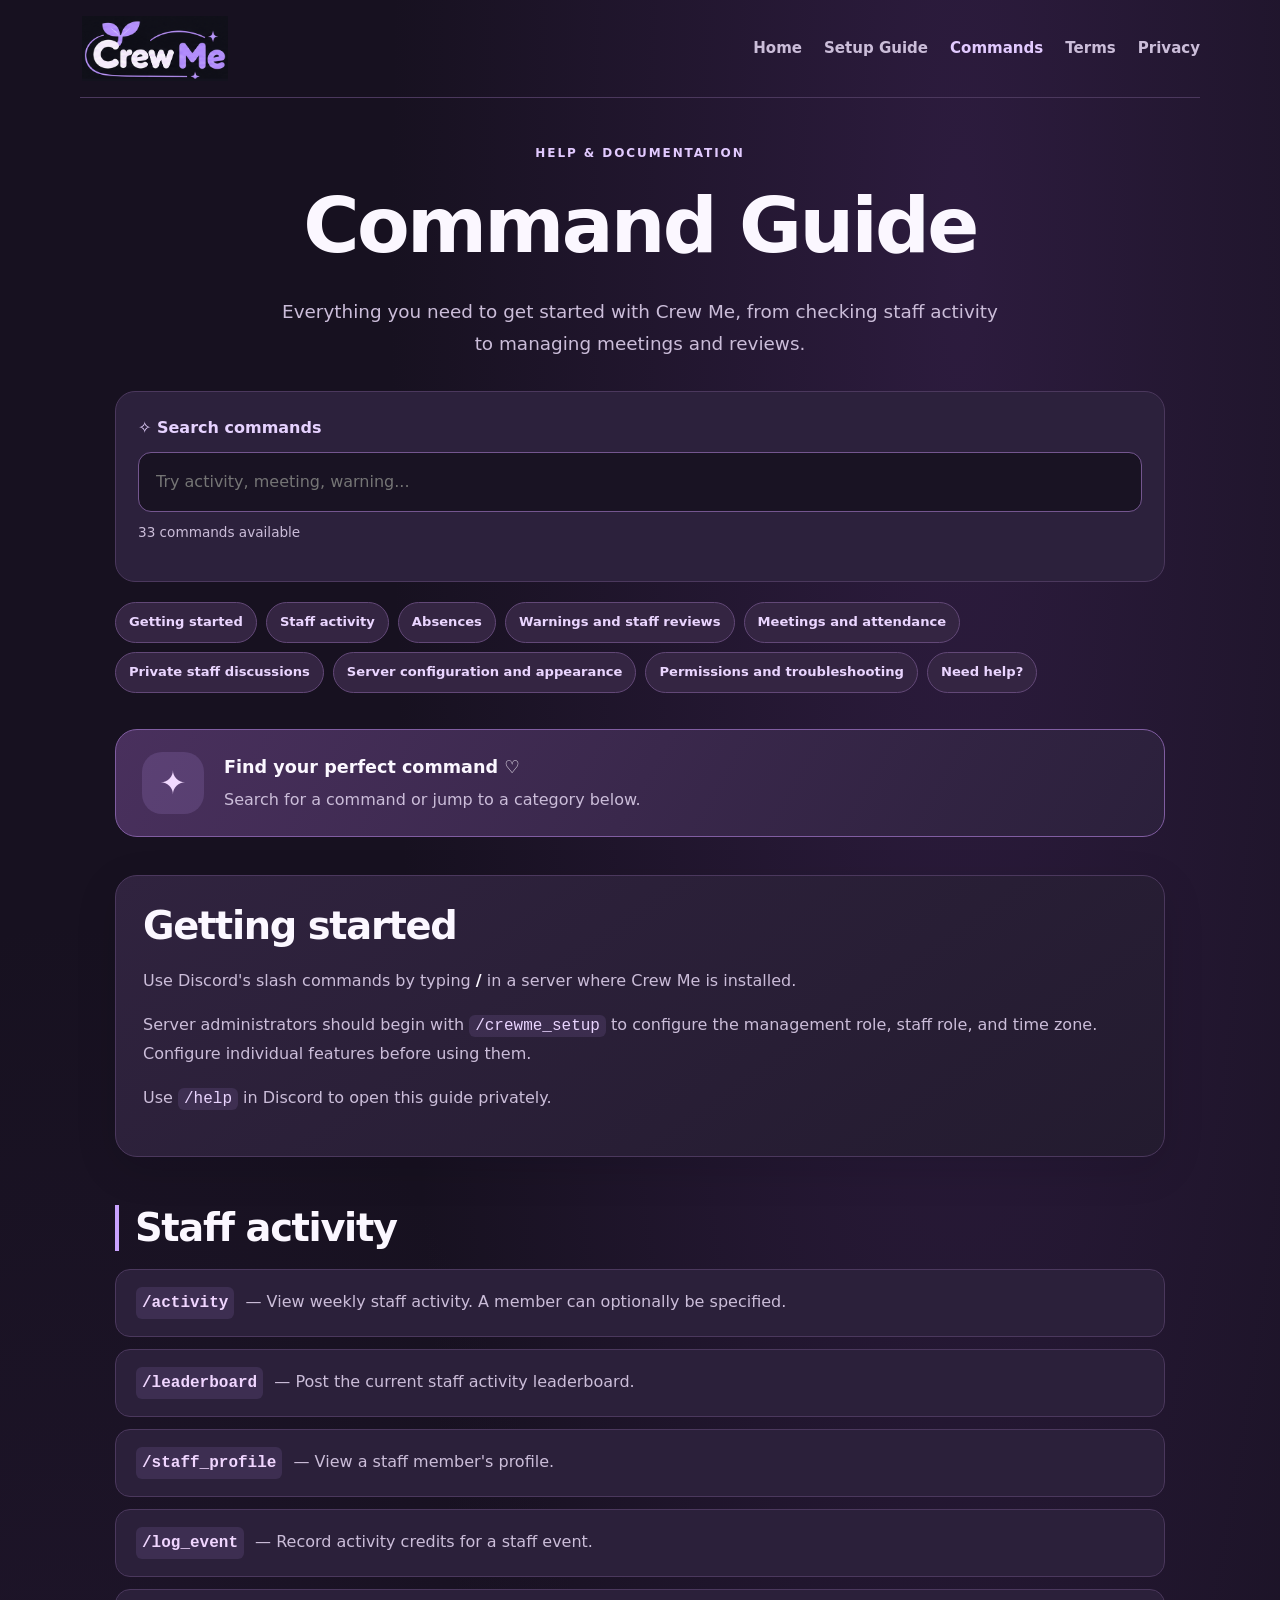
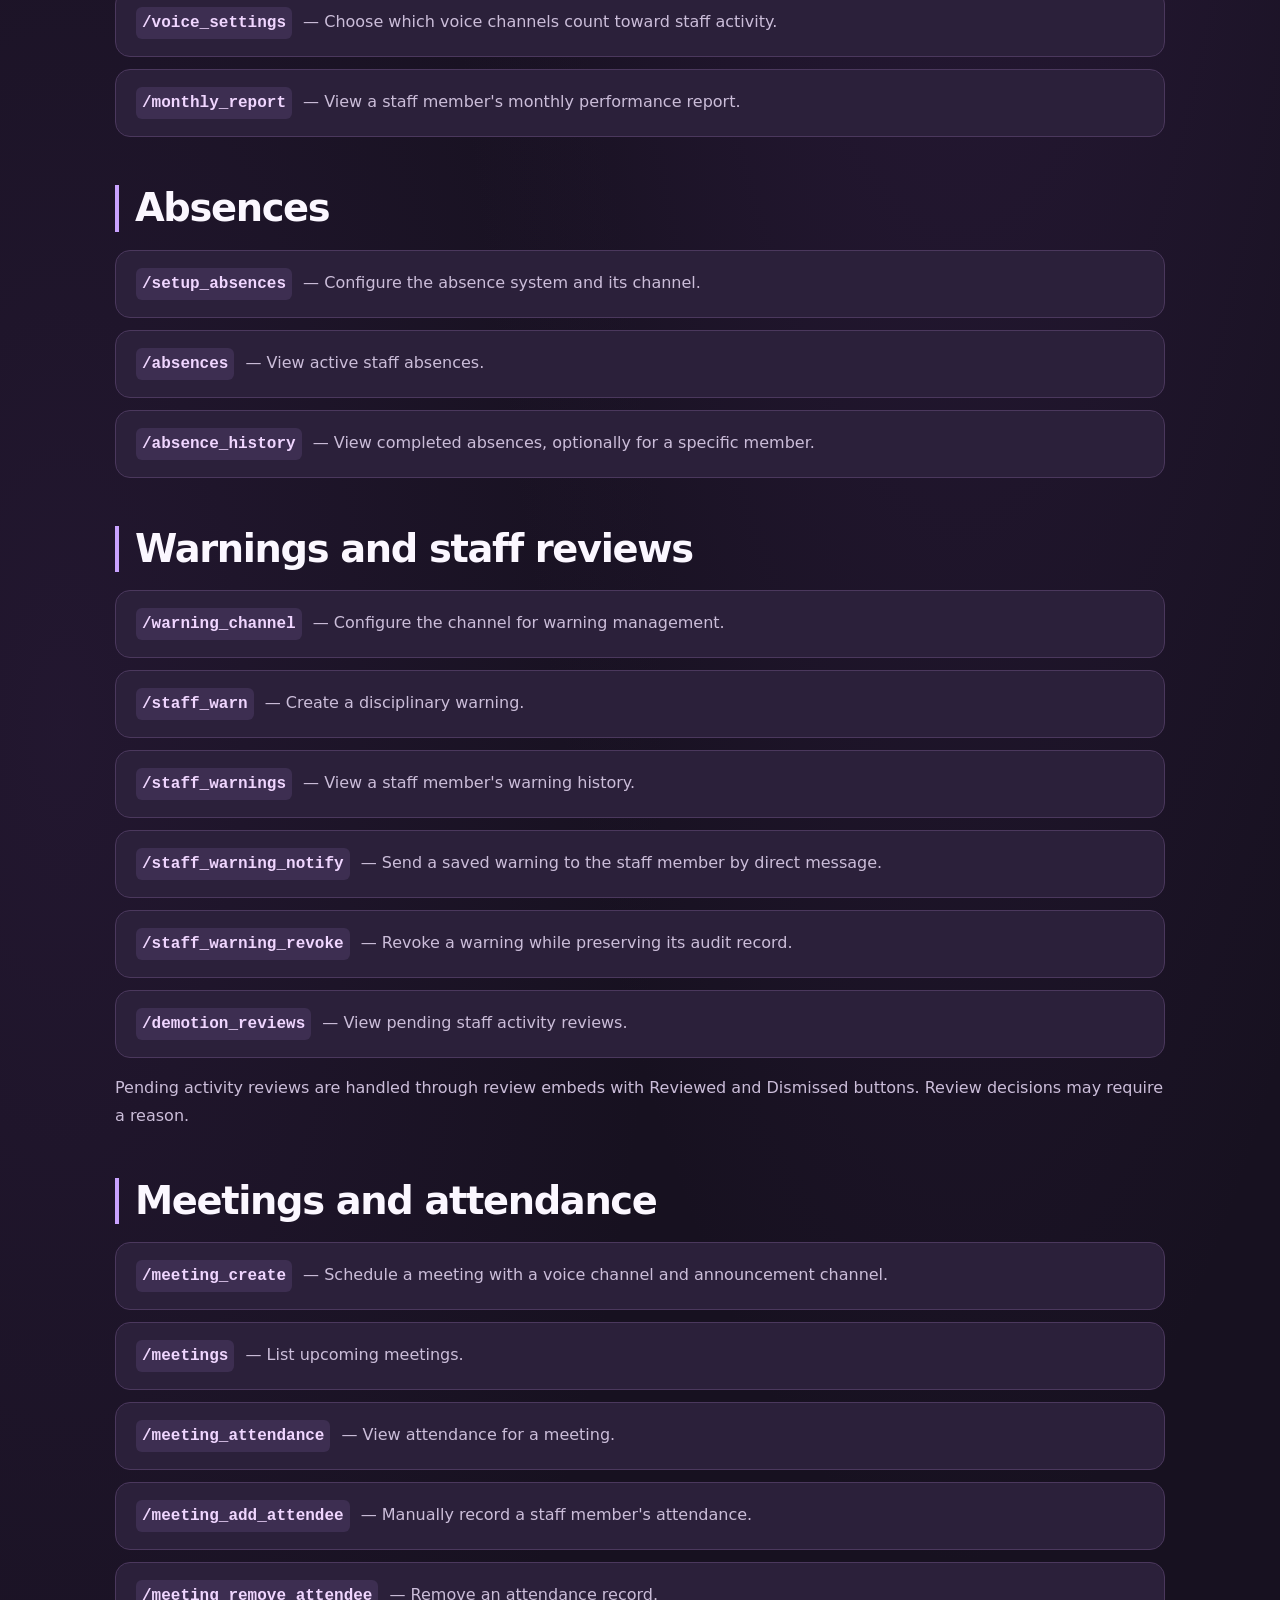
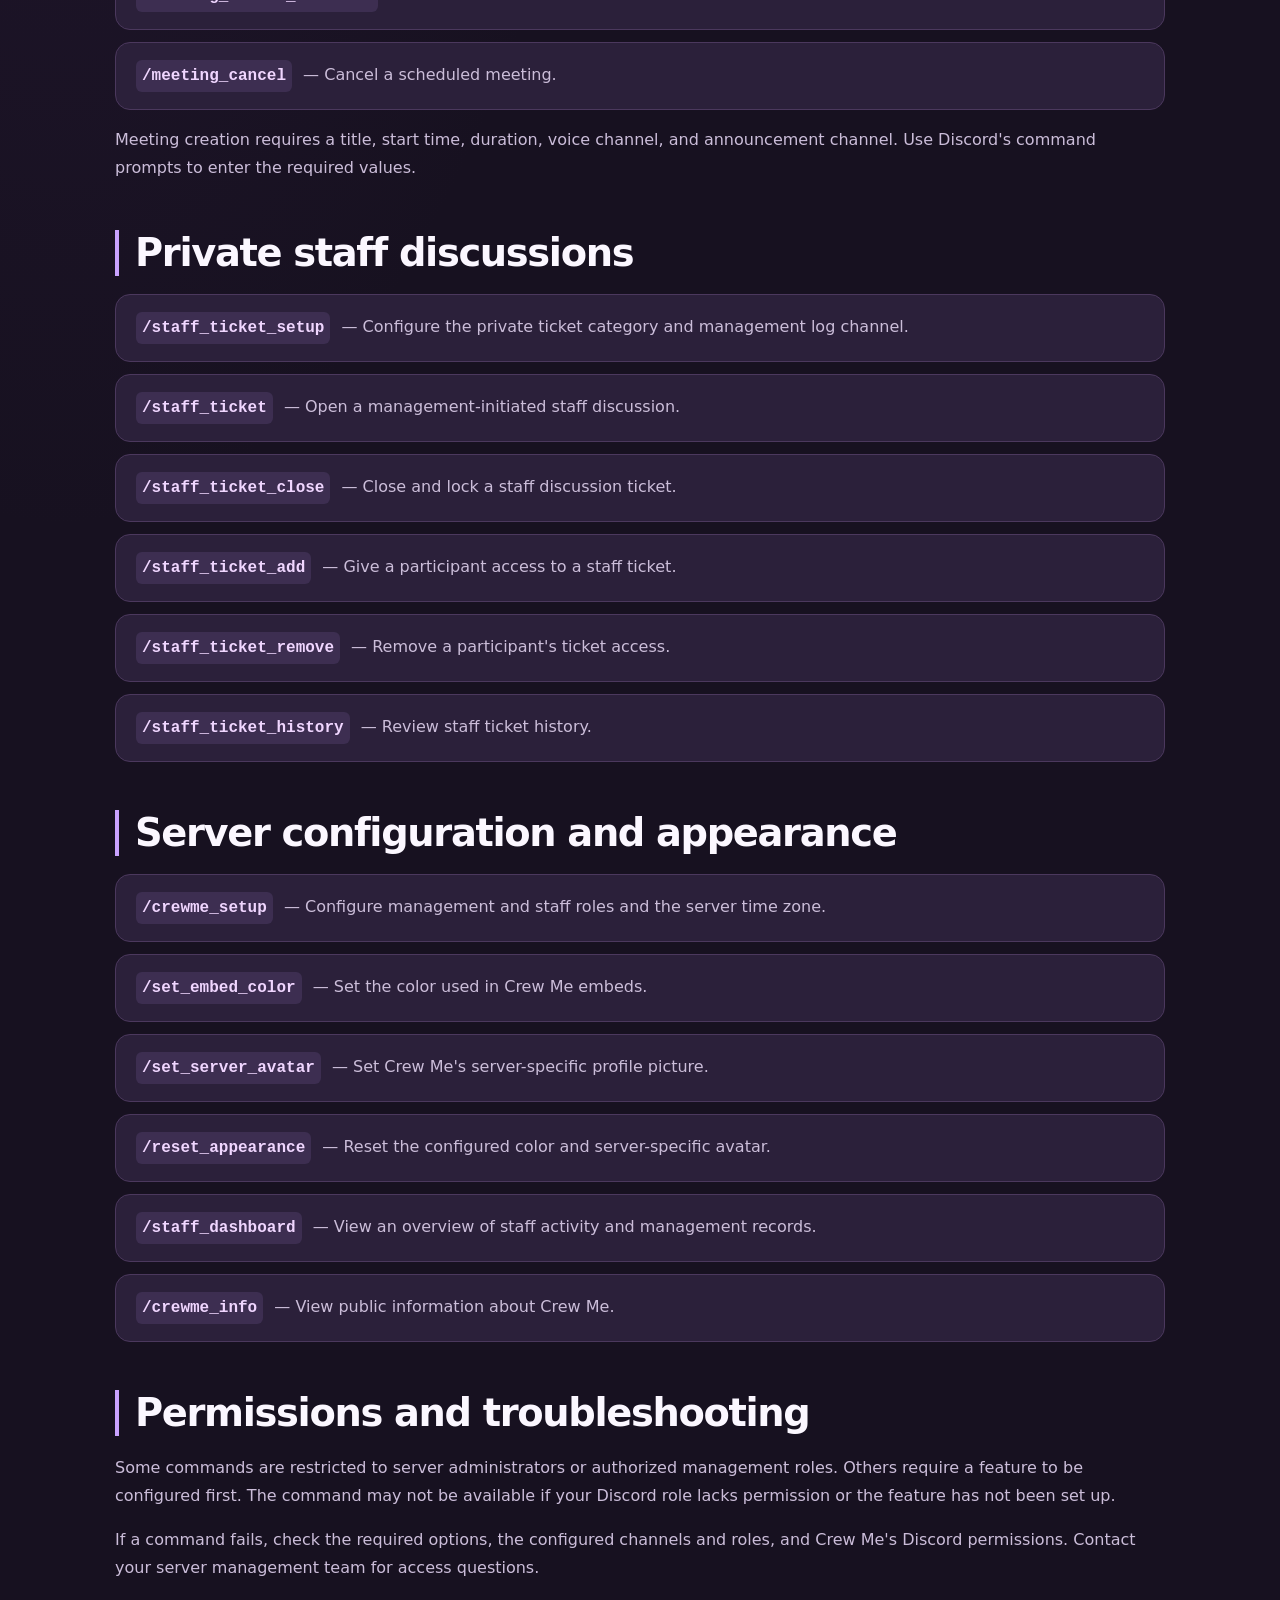
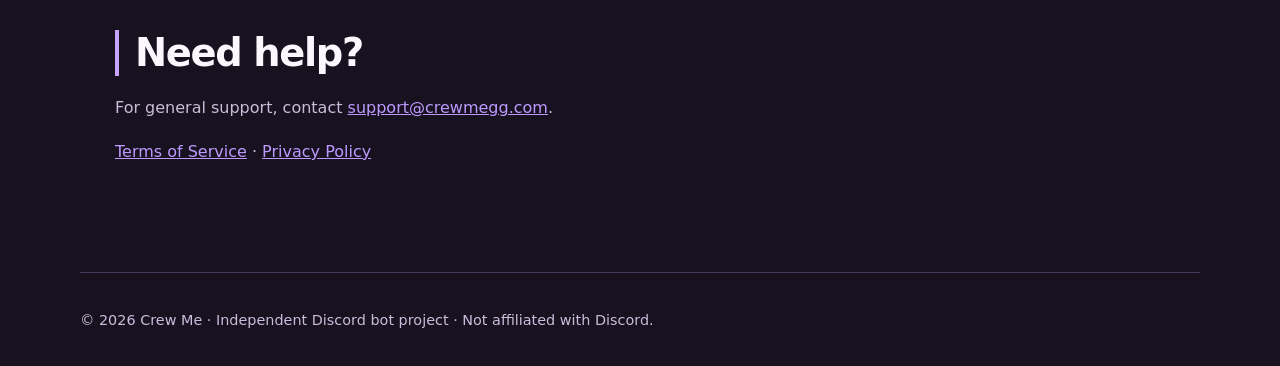
==== commit 85e7bb8d: "Add clickable command search results" ====
--- a/commands.html
+++ b/commands.html
@@ -116,30 +116,78 @@
 </main>
 <footer>© 2026 Crew Me · Independent Discord bot project · Not affiliated with Discord.</footer>
 
+
 <script>
 (function () {
   const input = document.getElementById("command-search");
+  const count = document.getElementById("command-count");
   const items = [...document.querySelectorAll(".command-item")];
-  const count = document.getElementById("command-count");
+
+  if (!input || !count) return;
+
+  const results = document.createElement("div");
+  results.id = "search-results";
+  results.setAttribute("aria-label", "Matching commands");
+  count.insertAdjacentElement("afterend", results);
+
+  items.forEach((item, index) => {
+    item.id = "crew-command-" + (index + 1);
+  });
 
   function update() {
     const query = input.value.toLowerCase().trim();
-    let visible = 0;
+    results.replaceChildren();
+
+    let matches = [];
 
     items.forEach(item => {
-      const matches = item.textContent.toLowerCase().includes(query);
-      item.hidden = !matches;
-      if (matches) visible++;
+      const matched = item.textContent.toLowerCase().includes(query);
+      item.hidden = query ? !matched : false;
+
+      if (query && matched) matches.push(item);
     });
 
     count.textContent = query
-      ? `${visible} matching commands`
-      : `${items.length} commands available`;
+      ? matches.length + " matching commands"
+      : items.length + " commands available";
+
+    if (!query) return;
+
+    if (!matches.length) {
+      const empty = document.createElement("p");
+      empty.textContent = "No matching commands found ♡";
+      results.appendChild(empty);
+      return;
+    }
+
+    matches.forEach(item => {
+      const link = document.createElement("a");
+      link.href = "#" + item.id;
+      link.className = "search-result";
+
+      const command = item.querySelector("code");
+      const name = document.createElement("strong");
+      name.textContent = command ? command.textContent : "Command";
+
+      const description = document.createElement("span");
+      description.textContent = item.textContent.trim();
+
+      link.append(name, description);
+
+      link.addEventListener("click", () => {
+        items.forEach(el => el.classList.remove("command-highlight"));
+        item.classList.add("command-highlight");
+        item.hidden = false;
+      });
+
+      results.appendChild(link);
+    });
   }
 
   input.addEventListener("input", update);
   update();
 })();
 </script>
+
 </body>
 </html>
--- a/style.css
+++ b/style.css
@@ -498,3 +498,45 @@
     gap: 7px;
   }
 }
+
+/* Crew Me — Search Results */
+
+#search-results {
+  display: grid;
+  gap: 9px;
+  margin-top: 15px;
+}
+
+.search-result {
+  display: flex;
+  flex-direction: column;
+  gap: 3px;
+  padding: 13px 15px;
+  border: 1px solid #72518f;
+  border-radius: 13px;
+  background: #3a294c;
+  color: #e9d5ff;
+  text-decoration: none;
+  overflow-wrap: anywhere;
+}
+
+.search-result:hover,
+.search-result:focus-visible {
+  background: #503663;
+  border-color: #d4aeff;
+}
+
+.search-result span {
+  font-size: .83rem;
+  color: #d4c5df;
+}
+
+.command-item {
+  scroll-margin-top: 25px;
+}
+
+.command-highlight {
+  border-color: #d8b4fe !important;
+  background: #513568 !important;
+  box-shadow: 0 0 0 2px #b98aff55;
+}
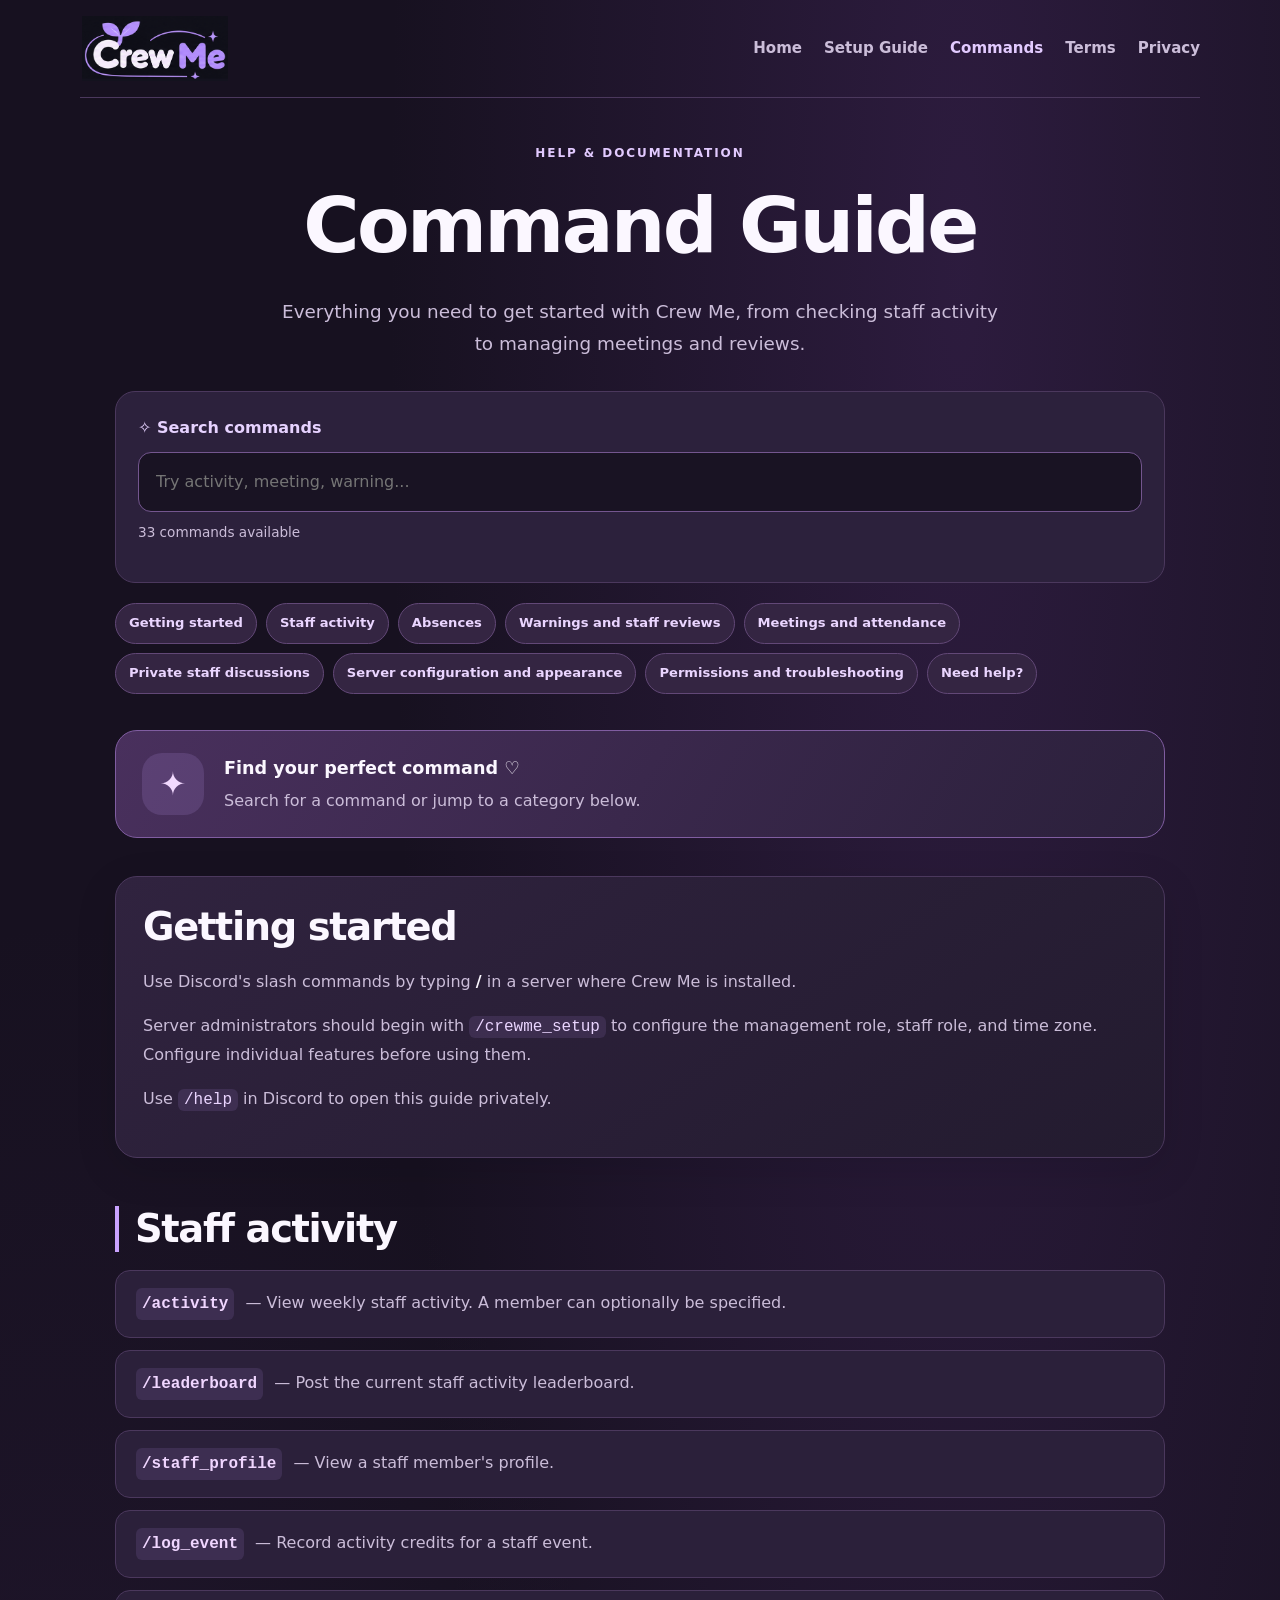
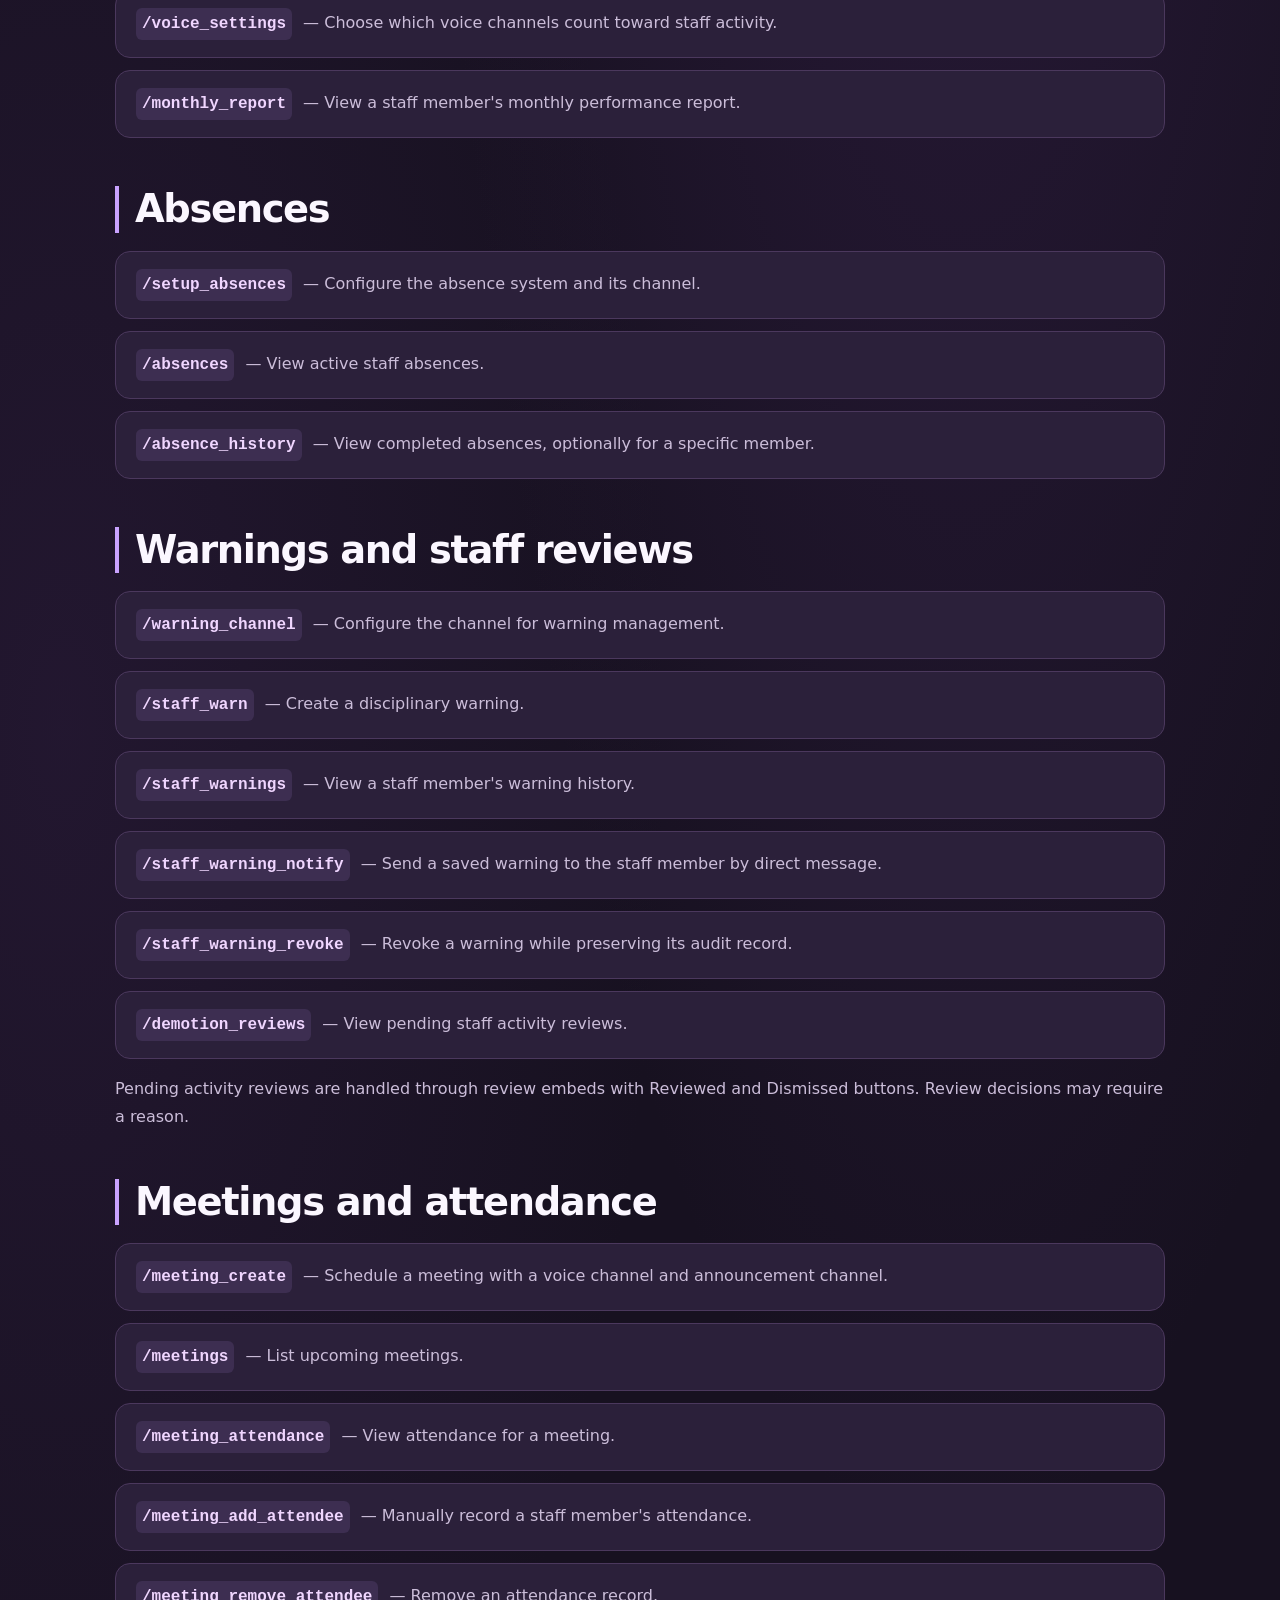
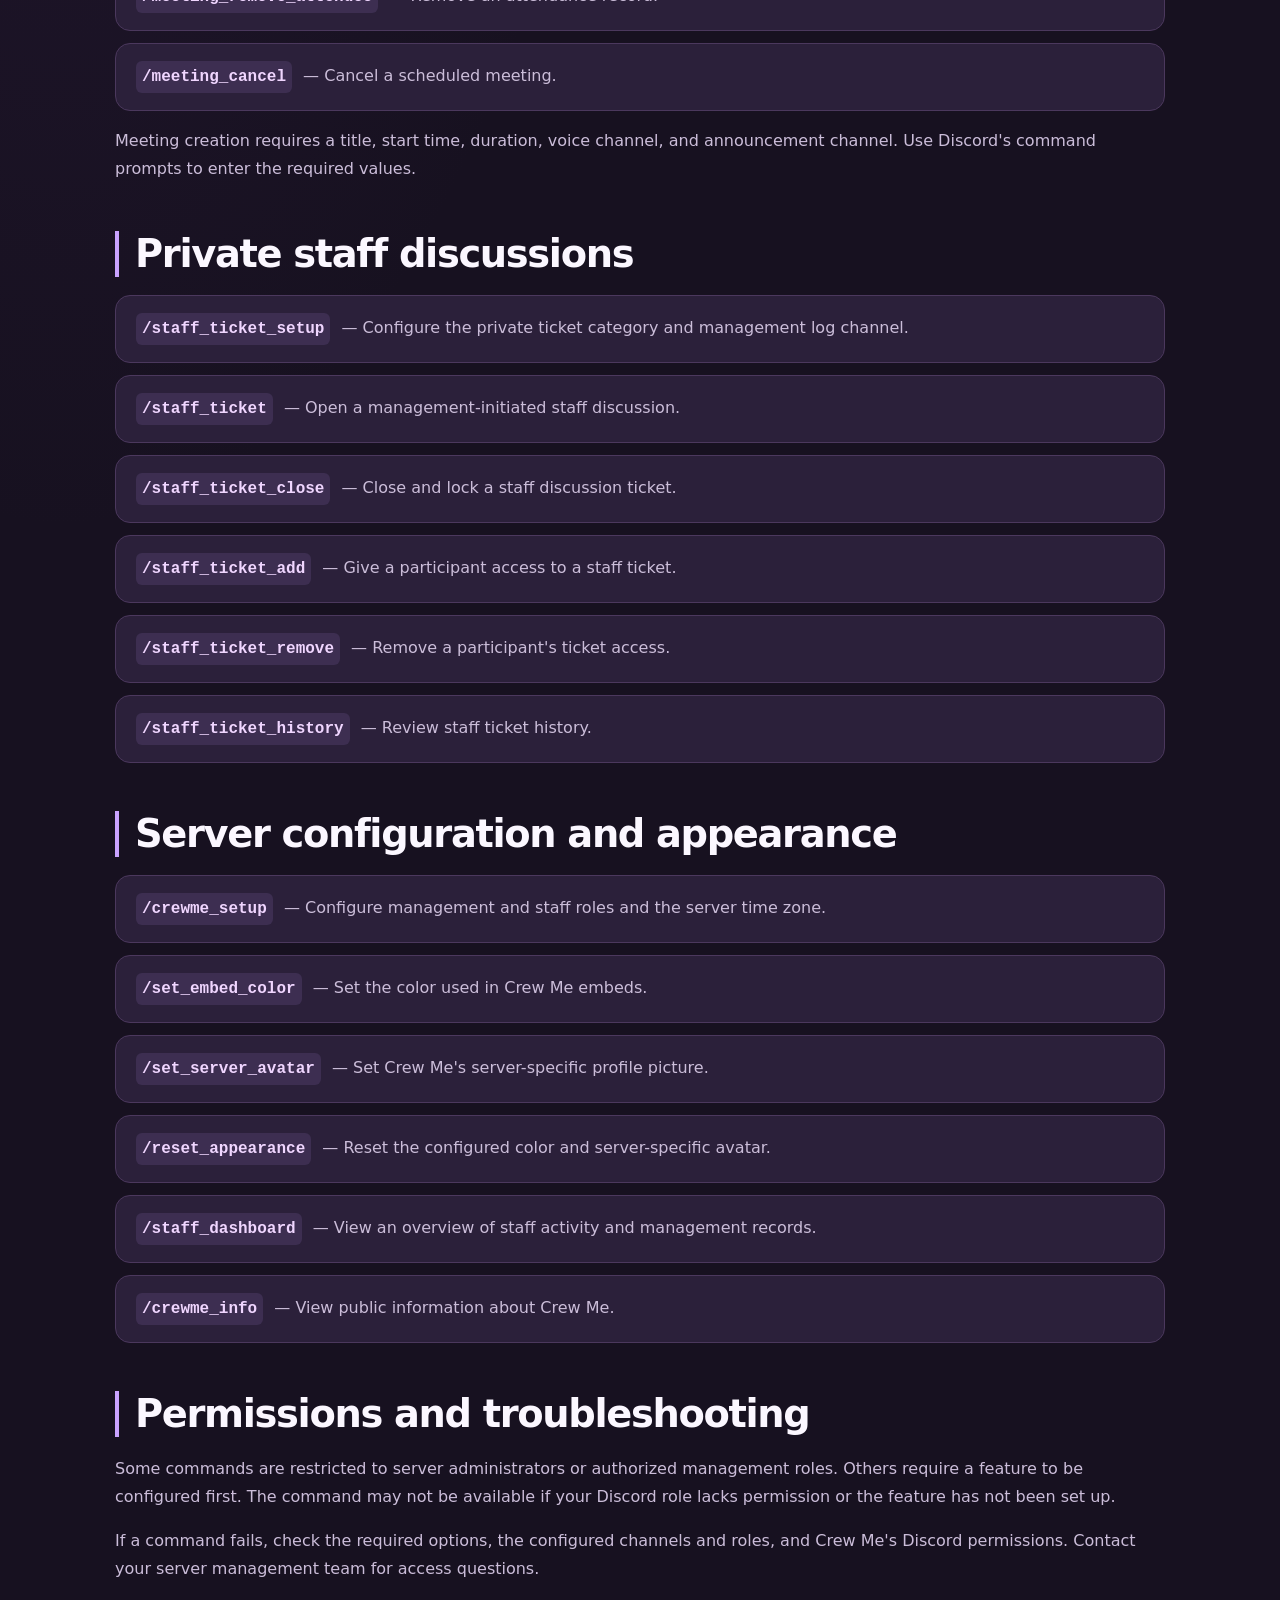
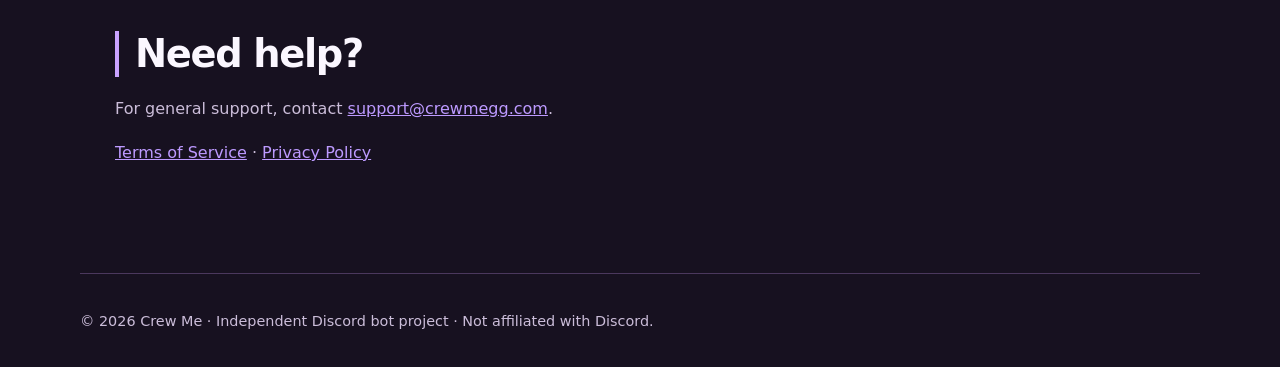
==== commit b9b6b53e: "Polish mobile command search results" ====
--- a/commands.html
+++ b/commands.html
@@ -170,11 +170,16 @@
       name.textContent = command ? command.textContent : "Command";
 
       const description = document.createElement("span");
-      description.textContent = item.textContent.trim();
+      const fullText = item.textContent.trim();
+      const commandText = command ? command.textContent.trim() : "";
+      description.textContent = fullText.startsWith(commandText)
+        ? fullText.slice(commandText.length).replace(/^\\s*[—–:-]\\s*/, "").trim()
+        : fullText;
 
       link.append(name, description);
 
       link.addEventListener("click", () => {
+        input.blur();
         items.forEach(el => el.classList.remove("command-highlight"));
         item.classList.add("command-highlight");
         item.hidden = false;
--- a/style.css
+++ b/style.css
@@ -540,3 +540,49 @@
   background: #513568 !important;
   box-shadow: 0 0 0 2px #b98aff55;
 }
+
+/* Crew Me — Polished Search Results */
+
+#search-results {
+  display: grid;
+  gap: 10px;
+  margin-top: 16px;
+}
+
+#search-results .search-result {
+  display: flex;
+  flex-direction: column;
+  gap: 6px;
+  padding: 15px 17px;
+  background: #21182e;
+  border: 1px solid #644a80;
+  border-radius: 15px;
+  color: #e9d5ff;
+  text-decoration: none;
+  transition: background .2s, border-color .2s;
+}
+
+#search-results .search-result strong {
+  color: #e6c6ff;
+  font-size: 1rem;
+  text-decoration: none;
+}
+
+#search-results .search-result span {
+  color: #cbbbd8;
+  font-size: .88rem;
+  line-height: 1.5;
+  text-decoration: none;
+}
+
+#search-results .search-result:hover,
+#search-results .search-result:focus-visible {
+  background: #38264d;
+  border-color: #c59af8;
+}
+
+@media (max-width: 600px) {
+  #search-results .search-result {
+    padding: 14px;
+  }
+}
